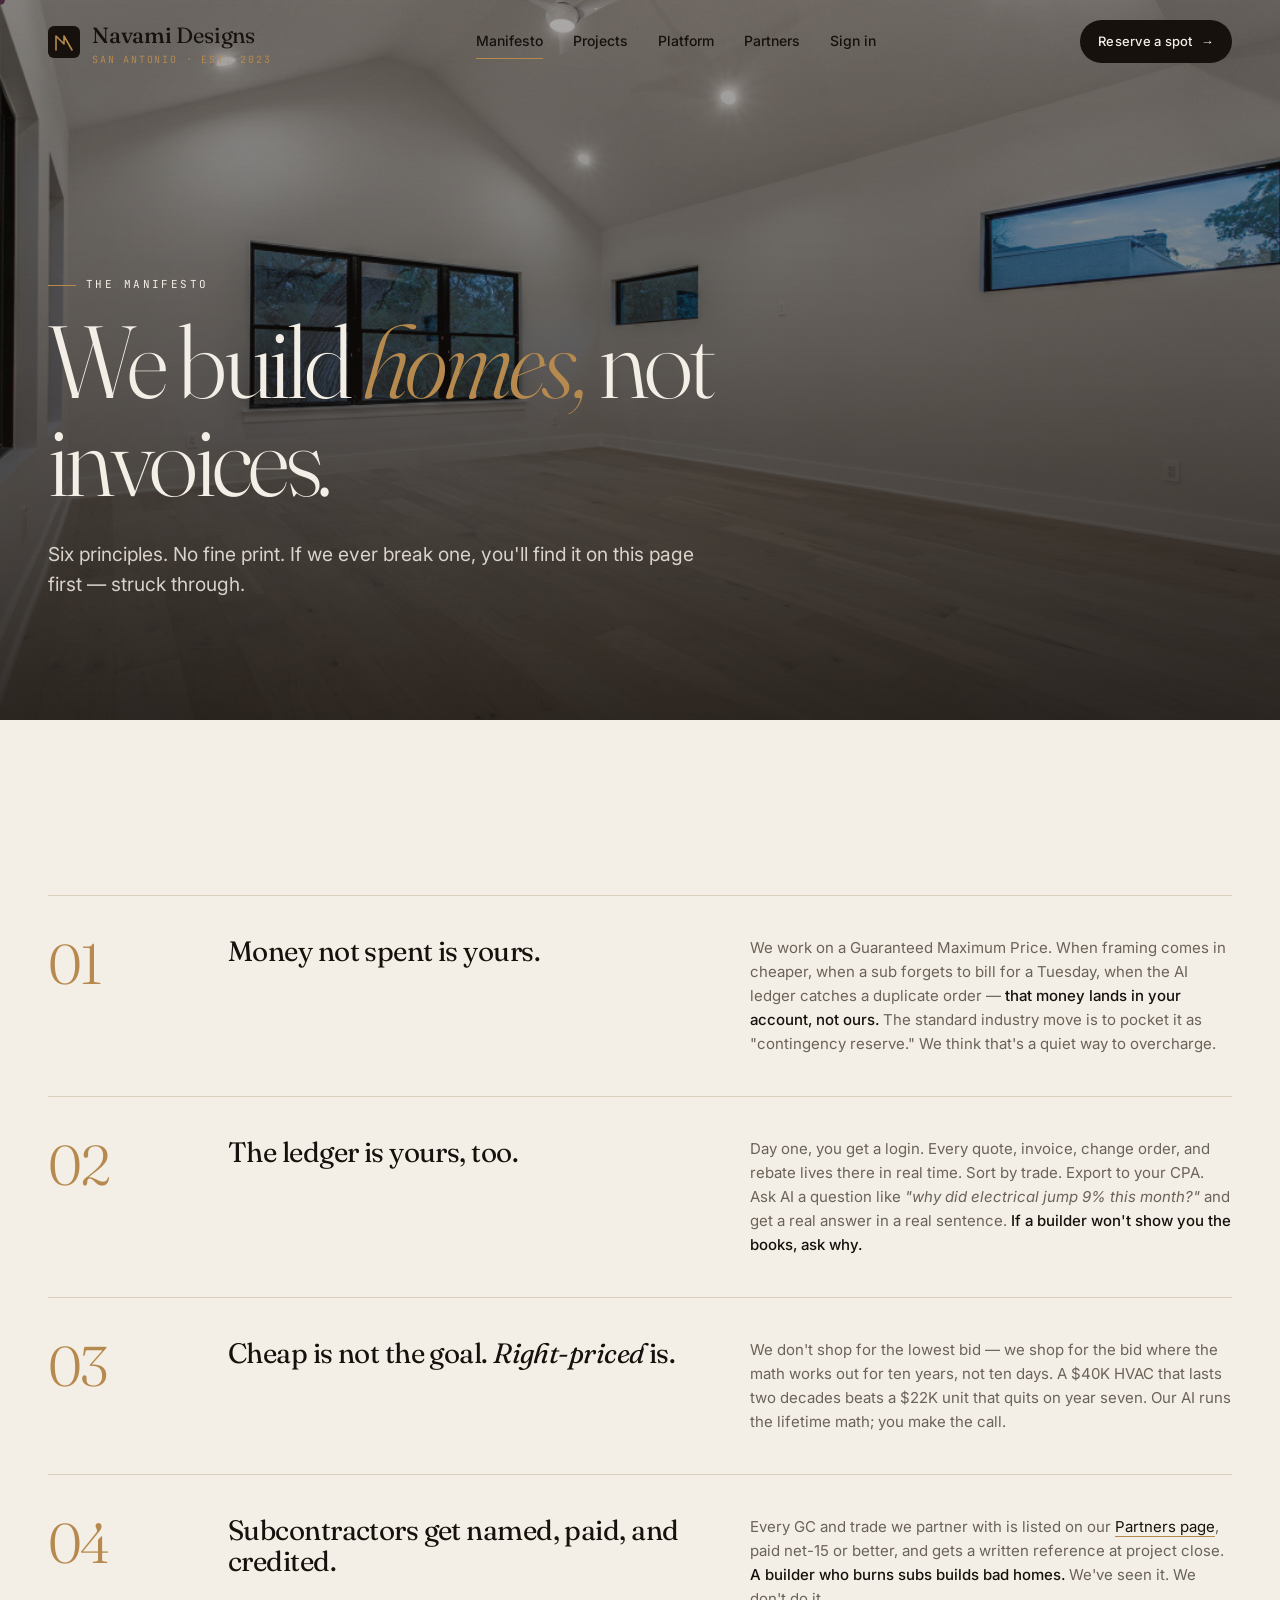
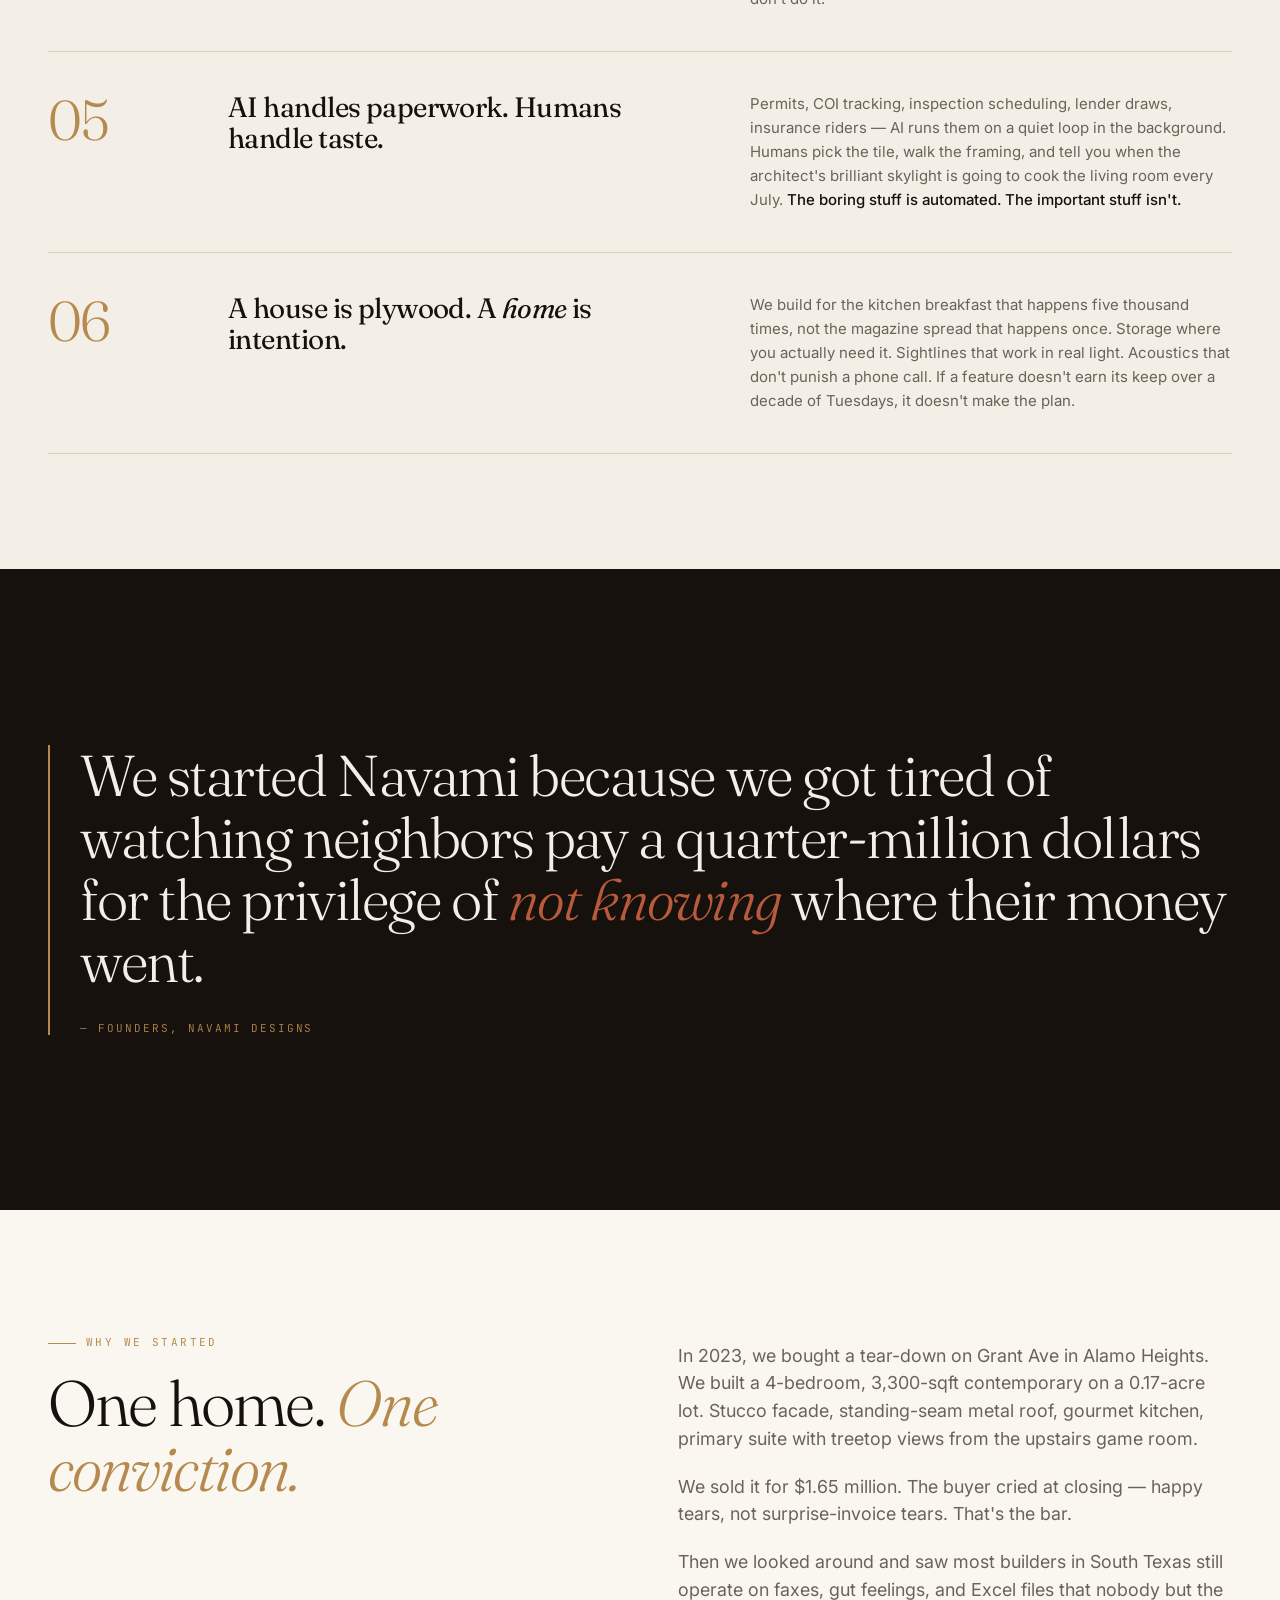
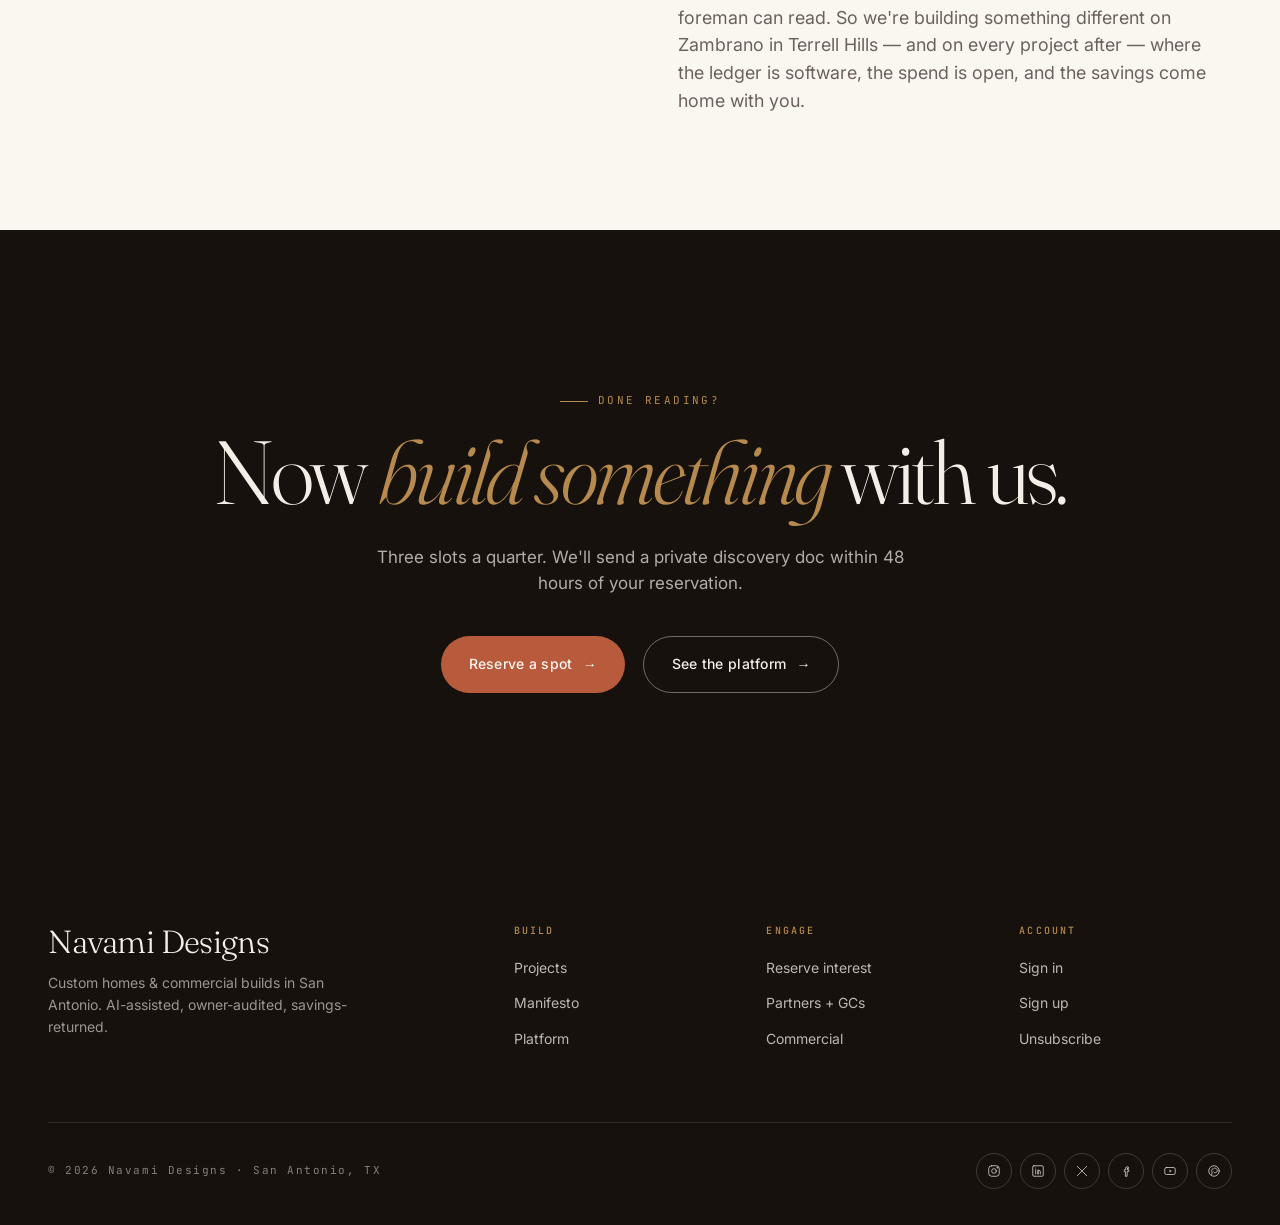
==== manifesto.html @ c39e91a6 "Initial commit: Navami Designs marketing site Custom-home builder site for thenavami.com — independe" ====
<!DOCTYPE html>
<html lang="en">
<head>
  <meta charset="UTF-8" />
  <meta name="viewport" content="width=device-width, initial-scale=1.0" />
  <title>Manifesto — Navami Designs</title>
  <meta name="description" content="A house is plywood. A home is intention. The Navami Designs manifesto: transparent budgets, AI-audited spend, money not spent is your savings." />
  <meta name="theme-color" content="#16110D" />
  <link rel="preconnect" href="https://fonts.googleapis.com" />
  <link rel="preconnect" href="https://fonts.gstatic.com" crossorigin />
  <link rel="stylesheet" href="https://fonts.googleapis.com/css2?family=Fraunces:opsz,wght@9..144,300;9..144,400;9..144,500&family=Inter:wght@400;500;600&family=JetBrains+Mono:wght@400;500&display=swap" />
  <link rel="stylesheet" href="styles.css" />
  <link rel="icon" type="image/svg+xml" href="data:image/svg+xml,%3Csvg xmlns='http://www.w3.org/2000/svg' viewBox='0 0 32 32'%3E%3Crect width='32' height='32' rx='6' fill='%2316110D'/%3E%3Cpath d='M8 24V10l8 8V10l8 14' stroke='%23B68A4E' stroke-width='1.6' fill='none' stroke-linecap='round' stroke-linejoin='round'/%3E%3C/svg%3E" />
</head>
<body>

  <header class="nav">
    <div class="container nav__inner">
      <a href="/" class="nav__brand"><span class="nav__mark"><svg width="32" height="32" viewBox="0 0 32 32" fill="none"><rect width="32" height="32" rx="6" fill="#16110D"/><path d="M8 24V10l8 8V10l8 14" stroke="#B68A4E" stroke-width="1.6" stroke-linecap="round" stroke-linejoin="round"/></svg></span><span><b>Navami</b> Designs<small>San Antonio · est. 2023</small></span></a>
      <nav class="nav__links">
        <a href="/manifesto.html" aria-current="page">Manifesto</a>
        <a href="/projects.html">Projects</a>
        <a href="/platform.html">Platform</a>
        <a href="/partners.html">Partners</a>
        <a href="/signin.html">Sign in</a>
      </nav>
      <a href="/signup.html" class="nav__cta">Reserve a spot</a>
      <button class="nav__toggle"><span></span></button>
    </div>
  </header>

  <!-- HERO -->
  <section class="hero" style="min-height:80vh">
    <div class="hero__bg" style="background-image:url('assets/twilight-detail.jpg')"></div>
    <div class="container hero__inner">
      <div class="eyebrow hero__eyebrow" data-reveal>The manifesto</div>
      <h1 class="display hero__display" data-reveal data-reveal-delay="1" style="max-width:14ch">
        We build <em>homes,</em> not invoices.
      </h1>
      <p class="hero__lede" data-reveal data-reveal-delay="2" style="max-width:54ch">
        Six principles. No fine print. If we ever break one, you'll find it on this page first — struck through.
      </p>
    </div>
  </section>

  <!-- PRINCIPLES -->
  <section class="section section--bone">
    <div class="container">
      <div class="process">

        <div class="process__row" data-reveal>
          <div class="process__num">01</div>
          <div>
            <h3 class="process__title">Money not spent is yours.</h3>
          </div>
          <div class="process__body">
            We work on a Guaranteed Maximum Price. When framing comes in cheaper, when a sub forgets to bill for a Tuesday, when the AI ledger catches a duplicate order — <strong>that money lands in your account, not ours.</strong> The standard industry move is to pocket it as "contingency reserve." We think that's a quiet way to overcharge.
          </div>
        </div>

        <div class="process__row" data-reveal>
          <div class="process__num">02</div>
          <div>
            <h3 class="process__title">The ledger is yours, too.</h3>
          </div>
          <div class="process__body">
            Day one, you get a login. Every quote, invoice, change order, and rebate lives there in real time. Sort by trade. Export to your CPA. Ask AI a question like <em>"why did electrical jump 9% this month?"</em> and get a real answer in a real sentence. <strong>If a builder won't show you the books, ask why.</strong>
          </div>
        </div>

        <div class="process__row" data-reveal>
          <div class="process__num">03</div>
          <div>
            <h3 class="process__title">Cheap is not the goal. <em>Right-priced</em> is.</h3>
          </div>
          <div class="process__body">
            We don't shop for the lowest bid — we shop for the bid where the math works out for ten years, not ten days. A $40K HVAC that lasts two decades beats a $22K unit that quits on year seven. Our AI runs the lifetime math; you make the call.
          </div>
        </div>

        <div class="process__row" data-reveal>
          <div class="process__num">04</div>
          <div>
            <h3 class="process__title">Subcontractors get named, paid, and credited.</h3>
          </div>
          <div class="process__body">
            Every GC and trade we partner with is listed on our <a href="/partners.html" style="color:var(--ink);border-bottom:1px solid var(--brass)">Partners page</a>, paid net-15 or better, and gets a written reference at project close. <strong>A builder who burns subs builds bad homes.</strong> We've seen it. We don't do it.
          </div>
        </div>

        <div class="process__row" data-reveal>
          <div class="process__num">05</div>
          <div>
            <h3 class="process__title">AI handles paperwork. Humans handle taste.</h3>
          </div>
          <div class="process__body">
            Permits, COI tracking, inspection scheduling, lender draws, insurance riders — AI runs them on a quiet loop in the background. Humans pick the tile, walk the framing, and tell you when the architect's brilliant skylight is going to cook the living room every July. <strong>The boring stuff is automated. The important stuff isn't.</strong>
          </div>
        </div>

        <div class="process__row" data-reveal>
          <div class="process__num">06</div>
          <div>
            <h3 class="process__title">A house is plywood. A <em>home</em> is intention.</h3>
          </div>
          <div class="process__body">
            We build for the kitchen breakfast that happens five thousand times, not the magazine spread that happens once. Storage where you actually need it. Sightlines that work in real light. Acoustics that don't punish a phone call. If a feature doesn't earn its keep over a decade of Tuesdays, it doesn't make the plan.
          </div>
        </div>

      </div>
    </div>
  </section>

  <!-- PULL QUOTE -->
  <section class="section section--dark">
    <div class="container" style="display:grid;place-items:center">
      <blockquote class="pull-quote" data-reveal style="color:var(--bone);max-width:38ch;text-align:left;font-size:clamp(32px,4.5vw,60px);font-weight:300">
        We started Navami because we got tired of watching neighbors pay a quarter-million dollars for the privilege of <em>not knowing</em> where their money went.
        <span style="display:block;margin-top:30px;font-family:var(--mono);font-size:11px;letter-spacing:0.18em;color:var(--brass);font-style:normal;text-transform:uppercase">— Founders, Navami Designs</span>
      </blockquote>
    </div>
  </section>

  <!-- FOUNDER STORY -->
  <section class="section section--paper">
    <div class="container">
      <div class="two-col">
        <div data-reveal>
          <div class="eyebrow">Why we started</div>
          <h2 class="headline">One home. <em class="serif-em">One conviction.</em></h2>
        </div>
        <div class="two-col__right" data-reveal data-reveal-delay="1">
          <p class="lede" style="margin-bottom:20px">In 2023, we bought a tear-down on Grant Ave in Alamo Heights. We built a 4-bedroom, 3,300-sqft contemporary on a 0.17-acre lot. Stucco facade, standing-seam metal roof, gourmet kitchen, primary suite with treetop views from the upstairs game room.</p>
          <p class="lede" style="margin-bottom:20px">We sold it for $1.65 million. The buyer cried at closing — happy tears, not surprise-invoice tears. That's the bar.</p>
          <p class="lede">Then we looked around and saw most builders in South Texas still operate on faxes, gut feelings, and Excel files that nobody but the foreman can read. So we're building something different on Zambrano in Terrell Hills — and on every project after — where the ledger is software, the spend is open, and the savings come home with you.</p>
        </div>
      </div>
    </div>
  </section>

  <!-- FINAL CTA -->
  <section class="final-cta">
    <div data-reveal>
      <div class="eyebrow" style="color:var(--brass);justify-content:center;display:inline-flex">Done reading?</div>
      <h2>Now <em>build something</em> with us.</h2>
      <p>Three slots a quarter. We'll send a private discovery doc within 48 hours of your reservation.</p>
      <div class="flex gap-md" style="justify-content:center;flex-wrap:wrap">
        <a href="/signup.html" class="btn btn--clay">Reserve a spot</a>
        <a href="/platform.html" class="btn btn--bone-ghost">See the platform</a>
      </div>
    </div>
  </section>

  <!-- FOOTER -->
  <footer class="footer">
    <div class="container">
      <div class="footer__top">
        <div>
          <div class="footer__brand">Navami Designs</div>
          <p class="footer__tagline">Custom homes &amp; commercial builds in San Antonio. AI-assisted, owner-audited, savings-returned.</p>
        </div>
        <div class="footer__col"><h4>Build</h4><ul><li><a href="/projects.html">Projects</a></li><li><a href="/manifesto.html">Manifesto</a></li><li><a href="/platform.html">Platform</a></li></ul></div>
        <div class="footer__col"><h4>Engage</h4><ul><li><a href="/signup.html">Reserve interest</a></li><li><a href="/partners.html">Partners + GCs</a></li><li><a href="/partners.html#commercial">Commercial</a></li></ul></div>
        <div class="footer__col"><h4>Account</h4><ul><li><a href="/signin.html">Sign in</a></li><li><a href="/signup.html">Sign up</a></li><li><a href="/unsubscribe.html">Unsubscribe</a></li></ul></div>
      </div>
      <div class="footer__bottom">
        <span>© <span data-year>2026</span> Navami Designs · San Antonio, TX</span>
        <div class="footer__social">
          <a href="https://instagram.com/thenavami" target="_blank" rel="noopener" aria-label="Instagram"><svg class="icon icon--sm" viewBox="0 0 24 24"><rect x="3" y="3" width="18" height="18" rx="5"/><circle cx="12" cy="12" r="4"/><circle cx="17.5" cy="6.5" r="0.6" fill="currentColor"/></svg></a>
          <a href="https://linkedin.com/company/thenavami" target="_blank" rel="noopener" aria-label="LinkedIn"><svg class="icon icon--sm" viewBox="0 0 24 24"><rect x="3" y="3" width="18" height="18" rx="2"/><path d="M8 10v7M8 7v.01M12 17v-4a2 2 0 014 0v4M12 17v-7"/></svg></a>
          <a href="https://x.com/thenavami" target="_blank" rel="noopener" aria-label="X"><svg class="icon icon--sm" viewBox="0 0 24 24"><path d="M4 4l16 16M20 4L4 20"/></svg></a>
          <a href="https://facebook.com/thenavami" target="_blank" rel="noopener" aria-label="Facebook"><svg class="icon icon--sm" viewBox="0 0 24 24"><path d="M14 8h2V5h-2a3 3 0 00-3 3v2H9v3h2v8h3v-8h2.5l.5-3H14V9a1 1 0 011-1"/></svg></a>
          <a href="https://youtube.com/@thenavami" target="_blank" rel="noopener" aria-label="YouTube"><svg class="icon icon--sm" viewBox="0 0 24 24"><rect x="3" y="6" width="18" height="12" rx="3"/><path d="M11 9.5l4 2.5-4 2.5z" fill="currentColor" stroke="none"/></svg></a>
          <a href="https://pinterest.com/thenavami" target="_blank" rel="noopener" aria-label="Pinterest"><svg class="icon icon--sm" viewBox="0 0 24 24"><circle cx="12" cy="12" r="9"/><path d="M11 8c-2 0-3 1.5-3 3.5 0 1 .5 2 1 2.5l-1 4M11.5 14c.5.5 1.5 1 2.5 1 2 0 3.5-1.5 3.5-4S15.5 7 13 7"/></svg></a>
        </div>
      </div>
    </div>
  </footer>

  <script src="script.js" defer></script>
</body>
</html>
---- styles.css ----
/* =========================================================
   NAVAMI DESIGNS — design system
   Editorial luxury × tech-credible. Serif + sans, bone + brass.
   ========================================================= */

:root {
  /* color */
  --ink: #16110D;
  --ink-soft: #2A211B;
  --bone: #F4EFE6;
  --paper: #FAF7F1;
  --smoke: #E8E0D2;
  --line: #D9CFBC;
  --brass: #B68A4E;
  --brass-dark: #8E6A35;
  --clay: #B85A3C;
  --clay-dark: #8E4128;
  --sage: #5F7561;
  --slate: #6B6259;
  --white: #FFFFFF;

  /* type */
  --serif: 'Fraunces', 'Times New Roman', Georgia, serif;
  --sans: 'Inter', -apple-system, BlinkMacSystemFont, 'Segoe UI', system-ui, sans-serif;
  --mono: 'JetBrains Mono', 'SF Mono', 'Menlo', monospace;

  /* layout */
  --container: 1280px;
  --gutter: clamp(20px, 4vw, 48px);
  --radius-sm: 6px;
  --radius: 12px;
  --radius-lg: 24px;

  /* motion */
  --ease: cubic-bezier(.2,.7,.2,1);
  --t-fast: 180ms var(--ease);
  --t: 320ms var(--ease);
  --t-slow: 600ms var(--ease);
}

/* =========================================================
   RESET
   ========================================================= */
*, *::before, *::after { box-sizing: border-box; }
html { -webkit-text-size-adjust: 100%; scroll-behavior: smooth; }
body {
  margin: 0;
  font-family: var(--sans);
  font-size: 16px;
  line-height: 1.6;
  color: var(--ink);
  background: var(--paper);
  -webkit-font-smoothing: antialiased;
  -moz-osx-font-smoothing: grayscale;
  overflow-x: hidden;
}
img, svg, video { display: block; max-width: 100%; height: auto; }
button { font: inherit; cursor: pointer; border: 0; background: none; color: inherit; }
a { color: inherit; text-decoration: none; transition: color var(--t-fast); }
input, textarea, select { font: inherit; color: inherit; }
h1, h2, h3, h4, h5, h6 { margin: 0; font-family: var(--serif); font-weight: 400; letter-spacing: -0.02em; line-height: 1.05; }
p { margin: 0; }
ul, ol { margin: 0; padding: 0; list-style: none; }

::selection { background: var(--brass); color: var(--paper); }

/* =========================================================
   LAYOUT
   ========================================================= */
.container { width: 100%; max-width: var(--container); margin: 0 auto; padding: 0 var(--gutter); }
.section { padding: clamp(60px, 9vw, 130px) 0; position: relative; }
.section--dark { background: var(--ink); color: var(--bone); }
.section--bone { background: var(--bone); }
.section--paper { background: var(--paper); }
.section--clay { background: var(--clay); color: var(--paper); }

/* Eyebrow + heading pattern */
.eyebrow {
  display: inline-flex;
  align-items: center;
  gap: 10px;
  font-family: var(--mono);
  font-size: 11px;
  letter-spacing: 0.22em;
  text-transform: uppercase;
  color: var(--brass);
  margin-bottom: 18px;
}
.eyebrow::before {
  content: '';
  width: 28px;
  height: 1px;
  background: currentColor;
}
.section--dark .eyebrow { color: var(--brass); }

h1.display, .display {
  font-size: clamp(46px, 8vw, 112px);
  line-height: 0.96;
  letter-spacing: -0.035em;
  font-weight: 300;
}
h2.headline, .headline {
  font-size: clamp(34px, 5vw, 68px);
  line-height: 1.02;
  letter-spacing: -0.028em;
  font-weight: 300;
}
h3.title { font-size: clamp(22px, 2.4vw, 32px); line-height: 1.12; letter-spacing: -0.02em; }
.lede {
  font-size: clamp(17px, 1.4vw, 21px);
  line-height: 1.55;
  color: var(--slate);
  max-width: 60ch;
}
.section--dark .lede { color: #B5ACA0; }
em.serif-em { font-family: var(--serif); font-style: italic; font-weight: 300; color: var(--brass); }
em.clay { font-family: var(--serif); font-style: italic; color: var(--clay); }

/* =========================================================
   NAV
   ========================================================= */
.nav {
  position: fixed;
  inset: 0 0 auto 0;
  z-index: 100;
  padding: 18px 0;
  transition: background var(--t), backdrop-filter var(--t), border-color var(--t);
  border-bottom: 1px solid transparent;
}
.nav.is-scrolled {
  background: rgba(250, 247, 241, 0.86);
  backdrop-filter: saturate(140%) blur(14px);
  -webkit-backdrop-filter: saturate(140%) blur(14px);
  border-bottom-color: var(--line);
}
.nav__inner {
  display: flex;
  align-items: center;
  justify-content: space-between;
  gap: 24px;
}
.nav__brand {
  display: flex;
  align-items: center;
  gap: 12px;
  font-family: var(--serif);
  font-size: 22px;
  font-weight: 400;
  letter-spacing: -0.01em;
}
.nav__mark {
  width: 32px;
  height: 32px;
  display: grid;
  place-items: center;
  flex: 0 0 32px;
}
.nav__brand b { font-weight: 500; }
.nav__brand small {
  font-family: var(--mono);
  font-size: 10px;
  letter-spacing: 0.18em;
  text-transform: uppercase;
  color: var(--brass);
  display: block;
  line-height: 1;
  margin-top: 2px;
}
.nav__links {
  display: flex;
  gap: 30px;
  align-items: center;
}
.nav__links a {
  font-size: 14px;
  font-weight: 500;
  color: var(--ink);
  position: relative;
  padding: 6px 0;
}
.nav__links a::after {
  content: '';
  position: absolute;
  inset: auto 0 0 0;
  height: 1px;
  background: var(--brass);
  transform: scaleX(0);
  transform-origin: left;
  transition: transform var(--t);
}
.nav__links a:hover::after, .nav__links a[aria-current]::after { transform: scaleX(1); }
.nav__cta {
  display: inline-flex;
  align-items: center;
  gap: 8px;
  background: var(--ink);
  color: var(--bone);
  padding: 11px 18px;
  border-radius: 999px;
  font-size: 13px;
  font-weight: 500;
  letter-spacing: 0.02em;
  transition: background var(--t-fast), transform var(--t-fast);
}
.nav__cta:hover { background: var(--clay); transform: translateY(-1px); }
.nav__cta::after { content: '→'; font-family: var(--serif); }

.nav__toggle { display: none; }
@media (max-width: 880px) {
  .nav__links { display: none; }
  .nav__toggle {
    display: grid;
    place-items: center;
    width: 40px; height: 40px;
    border-radius: 999px;
    border: 1px solid var(--line);
  }
  .nav__toggle span, .nav__toggle span::before, .nav__toggle span::after {
    display: block;
    width: 16px; height: 1.5px;
    background: var(--ink);
    position: relative;
  }
  .nav__toggle span::before, .nav__toggle span::after {
    content: ''; position: absolute; left: 0;
  }
  .nav__toggle span::before { top: -5px; }
  .nav__toggle span::after { top: 5px; }
  .nav.is-open .nav__links {
    display: flex;
    position: fixed;
    inset: 70px 0 0 0;
    flex-direction: column;
    background: var(--paper);
    padding: 40px var(--gutter);
    gap: 24px;
    align-items: flex-start;
    border-top: 1px solid var(--line);
  }
  .nav.is-open .nav__links a { font-size: 22px; font-family: var(--serif); }
}

/* =========================================================
   BUTTONS
   ========================================================= */
.btn {
  display: inline-flex;
  align-items: center;
  gap: 10px;
  padding: 16px 28px;
  border-radius: 999px;
  font-size: 14px;
  font-weight: 500;
  letter-spacing: 0.02em;
  transition: transform var(--t-fast), background var(--t-fast), color var(--t-fast), box-shadow var(--t);
  white-space: nowrap;
}
.btn--primary { background: var(--ink); color: var(--bone); }
.btn--primary:hover { background: var(--clay); transform: translateY(-2px); box-shadow: 0 14px 30px -14px rgba(184, 90, 60, 0.55); }
.btn--clay { background: var(--clay); color: var(--paper); }
.btn--clay:hover { background: var(--clay-dark); transform: translateY(-2px); box-shadow: 0 14px 30px -14px rgba(184, 90, 60, 0.55); }
.btn--brass { background: var(--brass); color: var(--ink); }
.btn--brass:hover { background: var(--brass-dark); color: var(--paper); transform: translateY(-2px); }
.btn--ghost { background: transparent; color: var(--ink); border: 1px solid var(--ink); }
.btn--ghost:hover { background: var(--ink); color: var(--bone); }
.btn--bone-ghost { background: transparent; color: var(--bone); border: 1px solid rgba(244, 239, 230, 0.4); }
.btn--bone-ghost:hover { background: var(--bone); color: var(--ink); }
.btn::after { content: '→'; font-family: var(--serif); font-style: italic; transition: transform var(--t-fast); }
.btn:hover::after { transform: translateX(3px); }
.btn--no-arrow::after { content: ''; }

/* =========================================================
   HERO
   ========================================================= */
.hero {
  position: relative;
  min-height: 100vh;
  display: flex;
  align-items: flex-end;
  padding: 140px 0 80px;
  overflow: hidden;
  color: var(--bone);
}
.hero__bg {
  position: absolute;
  inset: 0;
  z-index: 0;
  background-size: cover;
  background-position: center;
  transform: scale(1.05);
  transition: transform 8s ease-out;
}
.hero.is-loaded .hero__bg { transform: scale(1); }
.hero::before {
  content: '';
  position: absolute;
  inset: 0;
  z-index: 1;
  background: linear-gradient(180deg, rgba(22, 17, 13, 0.35) 0%, rgba(22, 17, 13, 0.55) 50%, rgba(22, 17, 13, 0.85) 100%);
}
.hero__inner { position: relative; z-index: 2; width: 100%; }
.hero__eyebrow { color: var(--bone); opacity: 0.85; }
.hero__eyebrow::before { background: var(--brass); }
.hero__display {
  max-width: 16ch;
  margin: 0 0 30px;
  color: var(--bone);
}
.hero__display em { font-style: italic; color: var(--brass); font-weight: 300; }
.hero__lede {
  max-width: 56ch;
  color: rgba(244, 239, 230, 0.85);
  font-size: clamp(17px, 1.5vw, 22px);
  margin-bottom: 40px;
}
.hero__cta { display: flex; gap: 14px; flex-wrap: wrap; }
.hero__meta {
  position: absolute;
  bottom: 30px;
  right: var(--gutter);
  z-index: 2;
  font-family: var(--mono);
  font-size: 11px;
  letter-spacing: 0.18em;
  text-transform: uppercase;
  color: var(--bone);
  opacity: 0.6;
  display: flex;
  flex-direction: column;
  align-items: flex-end;
  gap: 4px;
}
.hero__meta b { font-weight: 400; color: var(--brass); }
.hero__scroll {
  position: absolute;
  left: var(--gutter);
  bottom: 30px;
  z-index: 2;
  font-family: var(--mono);
  font-size: 10px;
  letter-spacing: 0.22em;
  text-transform: uppercase;
  color: var(--bone);
  opacity: 0.7;
  display: flex;
  align-items: center;
  gap: 10px;
}
.hero__scroll::before {
  content: '';
  width: 1px;
  height: 36px;
  background: var(--bone);
  animation: scroll-line 2.2s infinite;
  transform-origin: top;
}
@keyframes scroll-line {
  0% { transform: scaleY(0); transform-origin: top; }
  50% { transform: scaleY(1); transform-origin: top; }
  51% { transform: scaleY(1); transform-origin: bottom; }
  100% { transform: scaleY(0); transform-origin: bottom; }
}

/* =========================================================
   MANIFESTO STRIP
   ========================================================= */
.manifesto-strip {
  padding: clamp(80px, 12vw, 160px) 0;
  background: var(--bone);
  position: relative;
}
.manifesto-strip__quote {
  font-family: var(--serif);
  font-size: clamp(36px, 6vw, 92px);
  line-height: 1;
  letter-spacing: -0.035em;
  font-weight: 300;
  max-width: 18ch;
}
.manifesto-strip__quote em { font-style: italic; color: var(--clay); }
.manifesto-strip__sig {
  margin-top: 50px;
  display: flex;
  align-items: center;
  gap: 14px;
  font-family: var(--mono);
  font-size: 11px;
  letter-spacing: 0.2em;
  text-transform: uppercase;
  color: var(--slate);
}
.manifesto-strip__sig::before {
  content: '';
  width: 40px;
  height: 1px;
  background: var(--brass);
}

/* =========================================================
   STATS
   ========================================================= */
.stats {
  display: grid;
  grid-template-columns: repeat(auto-fit, minmax(220px, 1fr));
  gap: 1px;
  background: var(--line);
  border-block: 1px solid var(--line);
  margin-top: 80px;
}
.stat { background: var(--bone); padding: 40px 32px; }
.stat__num {
  font-family: var(--serif);
  font-size: clamp(40px, 5vw, 64px);
  line-height: 1;
  letter-spacing: -0.03em;
  color: var(--ink);
  font-weight: 300;
}
.stat__num em { font-style: italic; color: var(--brass); }
.stat__label {
  margin-top: 12px;
  font-family: var(--mono);
  font-size: 10px;
  letter-spacing: 0.18em;
  text-transform: uppercase;
  color: var(--slate);
}

/* =========================================================
   PROJECTS GRID
   ========================================================= */
.projects-grid {
  display: grid;
  grid-template-columns: repeat(12, 1fr);
  gap: 24px;
  margin-top: 60px;
}
.project-card {
  position: relative;
  overflow: hidden;
  border-radius: var(--radius);
  background: var(--ink);
  color: var(--bone);
  isolation: isolate;
  aspect-ratio: 4/5;
  display: flex;
  align-items: flex-end;
  cursor: pointer;
}
.project-card--lead { grid-column: span 7; aspect-ratio: 4/3; }
.project-card--side { grid-column: span 5; }
.project-card__img {
  position: absolute;
  inset: 0;
  background-size: cover;
  background-position: center;
  transition: transform 1.1s var(--ease);
  z-index: 0;
}
.project-card:hover .project-card__img { transform: scale(1.06); }
.project-card::before {
  content: '';
  position: absolute;
  inset: 0;
  z-index: 1;
  background: linear-gradient(180deg, transparent 40%, rgba(22, 17, 13, 0.85) 100%);
}
.project-card__body { position: relative; z-index: 2; padding: 32px; width: 100%; }
.project-card__status {
  display: inline-flex;
  align-items: center;
  gap: 8px;
  font-family: var(--mono);
  font-size: 10px;
  letter-spacing: 0.2em;
  text-transform: uppercase;
  padding: 6px 10px;
  border-radius: 999px;
  background: rgba(244, 239, 230, 0.12);
  border: 1px solid rgba(244, 239, 230, 0.2);
  margin-bottom: 16px;
  backdrop-filter: blur(6px);
}
.project-card__status.is-sold { background: var(--brass); color: var(--ink); border-color: var(--brass); }
.project-card__status.is-active { background: var(--clay); color: var(--paper); border-color: var(--clay); }
.project-card__status::before { content: ''; width: 6px; height: 6px; border-radius: 999px; background: currentColor; }
.project-card__title {
  font-family: var(--serif);
  font-size: clamp(24px, 2.6vw, 38px);
  letter-spacing: -0.02em;
  line-height: 1.05;
}
.project-card__meta {
  margin-top: 10px;
  font-family: var(--mono);
  font-size: 11px;
  letter-spacing: 0.14em;
  text-transform: uppercase;
  color: rgba(244, 239, 230, 0.7);
  display: flex;
  gap: 18px;
  flex-wrap: wrap;
}

@media (max-width: 880px) {
  .project-card--lead, .project-card--side { grid-column: span 12; aspect-ratio: 4/5; }
}

/* =========================================================
   PLATFORM GRID (feature cards)
   ========================================================= */
.platform {
  display: grid;
  grid-template-columns: repeat(auto-fit, minmax(280px, 1fr));
  gap: 1px;
  background: rgba(244, 239, 230, 0.1);
  margin-top: 60px;
  border: 1px solid rgba(244, 239, 230, 0.1);
}
.platform__card {
  padding: 36px 32px;
  background: var(--ink);
  position: relative;
  transition: background var(--t);
}
.platform__card:hover { background: var(--ink-soft); }
.platform__icon {
  width: 44px;
  height: 44px;
  display: grid;
  place-items: center;
  border-radius: 12px;
  background: rgba(182, 138, 78, 0.15);
  color: var(--brass);
  margin-bottom: 22px;
}
.platform__title {
  font-family: var(--serif);
  font-size: 22px;
  letter-spacing: -0.015em;
  color: var(--bone);
  margin-bottom: 10px;
}
.platform__body {
  font-size: 15px;
  color: rgba(244, 239, 230, 0.72);
  line-height: 1.55;
}
.platform__num {
  position: absolute;
  top: 24px;
  right: 28px;
  font-family: var(--mono);
  font-size: 10px;
  letter-spacing: 0.2em;
  color: var(--brass);
}

/* =========================================================
   BUDGET TIERS
   ========================================================= */
.tiers {
  display: grid;
  grid-template-columns: repeat(auto-fit, minmax(280px, 1fr));
  gap: 20px;
  margin-top: 60px;
}
.tier {
  background: var(--paper);
  border: 1px solid var(--line);
  border-radius: var(--radius-lg);
  padding: 36px 32px;
  position: relative;
  transition: transform var(--t), box-shadow var(--t), border-color var(--t);
}
.tier:hover { transform: translateY(-4px); border-color: var(--brass); box-shadow: 0 30px 60px -30px rgba(22, 17, 13, 0.2); }
.tier.is-featured { background: var(--ink); color: var(--bone); border-color: var(--ink); }
.tier.is-featured .tier__label { color: var(--brass); }
.tier.is-featured .tier__price { color: var(--bone); }
.tier.is-featured .tier__price small { color: rgba(244, 239, 230, 0.6); }
.tier.is-featured ul li { color: rgba(244, 239, 230, 0.85); border-color: rgba(244, 239, 230, 0.12); }
.tier.is-featured ul li::before { color: var(--brass); }
.tier__flag {
  position: absolute;
  top: -12px;
  left: 32px;
  background: var(--clay);
  color: var(--paper);
  padding: 5px 12px;
  border-radius: 999px;
  font-family: var(--mono);
  font-size: 10px;
  letter-spacing: 0.18em;
  text-transform: uppercase;
}
.tier__label {
  font-family: var(--mono);
  font-size: 10px;
  letter-spacing: 0.22em;
  text-transform: uppercase;
  color: var(--brass);
  margin-bottom: 14px;
}
.tier__price {
  font-family: var(--serif);
  font-size: 44px;
  letter-spacing: -0.03em;
  line-height: 1;
  font-weight: 300;
  color: var(--ink);
}
.tier__price small {
  display: block;
  margin-top: 6px;
  font-family: var(--sans);
  font-size: 13px;
  color: var(--slate);
  letter-spacing: 0;
}
.tier ul { margin-top: 24px; padding-top: 22px; border-top: 1px solid var(--line); }
.tier.is-featured ul { border-top-color: rgba(244, 239, 230, 0.15); }
.tier ul li {
  padding: 10px 0 10px 22px;
  border-bottom: 1px solid var(--smoke);
  font-size: 14px;
  color: var(--ink-soft);
  position: relative;
}
.tier ul li:last-child { border-bottom: 0; }
.tier ul li::before {
  content: '✓';
  position: absolute;
  left: 0;
  color: var(--brass);
  font-weight: 600;
}

/* =========================================================
   FEATURE LIST
   ========================================================= */
.feature-list {
  display: grid;
  grid-template-columns: repeat(auto-fit, minmax(260px, 1fr));
  gap: 1px;
  background: var(--line);
  margin-top: 60px;
  border-block: 1px solid var(--line);
}
.feature {
  background: var(--paper);
  padding: 36px 32px;
}
.feature__num {
  font-family: var(--mono);
  font-size: 11px;
  letter-spacing: 0.22em;
  color: var(--brass);
  margin-bottom: 18px;
}
.feature__title {
  font-family: var(--serif);
  font-size: 24px;
  letter-spacing: -0.02em;
  line-height: 1.1;
  margin-bottom: 10px;
}
.feature__body { font-size: 14.5px; color: var(--slate); line-height: 1.6; }

/* =========================================================
   GALLERY
   ========================================================= */
.gallery {
  display: grid;
  grid-template-columns: repeat(12, 1fr);
  gap: 16px;
  margin-top: 50px;
}
.gallery__item { overflow: hidden; border-radius: var(--radius); aspect-ratio: 4/3; }
.gallery__item img { width: 100%; height: 100%; object-fit: cover; transition: transform 1s var(--ease); }
.gallery__item:hover img { transform: scale(1.05); }
.gallery__item.tall { grid-column: span 4; aspect-ratio: 3/4; }
.gallery__item.wide { grid-column: span 8; aspect-ratio: 16/9; }
.gallery__item.med { grid-column: span 6; aspect-ratio: 4/3; }
.gallery__item.sm { grid-column: span 3; aspect-ratio: 1; }
@media (max-width: 880px) {
  .gallery__item.tall, .gallery__item.wide, .gallery__item.med { grid-column: span 12; }
  .gallery__item.sm { grid-column: span 6; }
}

/* =========================================================
   PROCESS / TIMELINE
   ========================================================= */
.process {
  display: grid;
  gap: 0;
  margin-top: 60px;
}
.process__row {
  display: grid;
  grid-template-columns: 140px 1fr 1fr;
  gap: 40px;
  padding: 40px 0;
  border-top: 1px solid var(--line);
  align-items: start;
}
.process__row:last-child { border-bottom: 1px solid var(--line); }
.process__num {
  font-family: var(--serif);
  font-size: 56px;
  line-height: 1;
  letter-spacing: -0.03em;
  color: var(--brass);
  font-weight: 300;
}
.process__title { font-family: var(--serif); font-size: 28px; letter-spacing: -0.02em; line-height: 1.1; }
.process__body { color: var(--slate); font-size: 15px; line-height: 1.6; }
.process__body strong { color: var(--ink); font-weight: 500; }
@media (max-width: 720px) {
  .process__row { grid-template-columns: 1fr; gap: 14px; padding: 30px 0; }
  .process__num { font-size: 40px; }
}

/* =========================================================
   FORMS
   ========================================================= */
.form { display: grid; gap: 18px; }
.form__row { display: grid; grid-template-columns: 1fr 1fr; gap: 16px; }
@media (max-width: 600px) { .form__row { grid-template-columns: 1fr; } }
.field { display: grid; gap: 6px; }
.field label {
  font-family: var(--mono);
  font-size: 10px;
  letter-spacing: 0.2em;
  text-transform: uppercase;
  color: var(--slate);
}
.field input, .field textarea, .field select {
  width: 100%;
  padding: 14px 16px;
  border: 1px solid var(--line);
  border-radius: var(--radius);
  background: var(--paper);
  font-family: var(--sans);
  font-size: 15px;
  color: var(--ink);
  transition: border-color var(--t-fast), background var(--t-fast);
}
.field input:focus, .field textarea:focus, .field select:focus {
  outline: none;
  border-color: var(--brass);
  background: var(--white);
}
.field--dark input, .field--dark textarea, .field--dark select {
  background: rgba(244, 239, 230, 0.06);
  border-color: rgba(244, 239, 230, 0.18);
  color: var(--bone);
}
.field--dark input:focus, .field--dark textarea:focus, .field--dark select:focus {
  border-color: var(--brass);
  background: rgba(244, 239, 230, 0.1);
}
.field--dark label { color: rgba(244, 239, 230, 0.6); }
.field__hint { font-size: 12px; color: var(--slate); }
.field--check { display: flex; gap: 10px; align-items: flex-start; }
.field--check input { width: 18px; height: 18px; accent-color: var(--brass); margin-top: 3px; }
.field--check label { text-transform: none; letter-spacing: 0; font-family: var(--sans); font-size: 13px; color: var(--slate); }

.budget-picker {
  display: grid;
  grid-template-columns: repeat(auto-fit, minmax(140px, 1fr));
  gap: 10px;
  margin-top: 6px;
}
.budget-picker input { position: absolute; opacity: 0; pointer-events: none; }
.budget-picker label {
  border: 1px solid var(--line);
  border-radius: var(--radius);
  padding: 14px 12px;
  text-align: center;
  cursor: pointer;
  transition: all var(--t-fast);
  font-family: var(--serif);
  font-size: 18px;
  letter-spacing: -0.01em;
  color: var(--ink);
  text-transform: none;
  font-weight: 400;
}
.budget-picker label small {
  display: block;
  font-family: var(--mono);
  font-size: 9px;
  letter-spacing: 0.18em;
  text-transform: uppercase;
  color: var(--slate);
  margin-top: 4px;
}
.budget-picker input:checked + label {
  background: var(--ink);
  color: var(--bone);
  border-color: var(--ink);
}
.budget-picker input:checked + label small { color: var(--brass); }

/* =========================================================
   AUTH (signup/signin centered)
   ========================================================= */
.auth-shell {
  min-height: 100vh;
  display: grid;
  grid-template-columns: 1fr 1fr;
  background: var(--bone);
}
.auth-shell__visual {
  background-size: cover;
  background-position: center;
  position: relative;
  min-height: 100vh;
}
.auth-shell__visual::before {
  content: '';
  position: absolute;
  inset: 0;
  background: linear-gradient(160deg, rgba(22, 17, 13, 0.3) 0%, rgba(22, 17, 13, 0.7) 100%);
}
.auth-shell__quote {
  position: absolute;
  inset: auto 40px 40px 40px;
  color: var(--bone);
  font-family: var(--serif);
  font-size: 28px;
  line-height: 1.1;
  letter-spacing: -0.02em;
  z-index: 2;
  max-width: 22ch;
}
.auth-shell__quote em { color: var(--brass); font-style: italic; }
.auth-shell__form {
  padding: clamp(40px, 6vw, 80px) clamp(30px, 6vw, 80px);
  display: flex;
  flex-direction: column;
  justify-content: center;
}
.auth-shell__form-inner { width: 100%; max-width: 460px; margin: 0 auto; }
.auth-shell__back {
  display: inline-flex;
  align-items: center;
  gap: 8px;
  font-family: var(--mono);
  font-size: 11px;
  letter-spacing: 0.18em;
  text-transform: uppercase;
  color: var(--slate);
  margin-bottom: 30px;
}
.auth-shell__back:hover { color: var(--ink); }
.auth-shell h1 { font-size: clamp(36px, 4vw, 52px); line-height: 1.02; letter-spacing: -0.03em; margin-bottom: 12px; font-weight: 300; }
.auth-shell h1 em { color: var(--clay); font-style: italic; }
.auth-shell__hint { color: var(--slate); margin-bottom: 32px; font-size: 15px; }
.auth-shell__hint a { color: var(--ink); border-bottom: 1px solid var(--brass); }
.auth-shell__oauth { display: grid; gap: 10px; margin-top: 20px; }
.oauth-btn {
  display: flex;
  align-items: center;
  justify-content: center;
  gap: 10px;
  padding: 14px 16px;
  border: 1px solid var(--line);
  border-radius: var(--radius);
  background: var(--paper);
  font-size: 14px;
  font-weight: 500;
  transition: border-color var(--t-fast), background var(--t-fast);
}
.oauth-btn:hover { border-color: var(--ink); background: var(--white); }
.auth-shell__divider {
  display: flex;
  align-items: center;
  gap: 14px;
  margin: 28px 0;
  font-family: var(--mono);
  font-size: 10px;
  letter-spacing: 0.22em;
  text-transform: uppercase;
  color: var(--slate);
}
.auth-shell__divider::before, .auth-shell__divider::after { content: ''; flex: 1; height: 1px; background: var(--line); }
.auth-shell__submit { width: 100%; justify-content: center; margin-top: 6px; }

@media (max-width: 880px) {
  .auth-shell { grid-template-columns: 1fr; }
  .auth-shell__visual { min-height: 240px; }
  .auth-shell__quote { font-size: 22px; inset: auto 20px 20px 20px; }
}

/* =========================================================
   FOOTER
   ========================================================= */
.footer {
  background: var(--ink);
  color: var(--bone);
  padding: 80px 0 36px;
}
.footer__top {
  display: grid;
  grid-template-columns: 2fr 1fr 1fr 1fr;
  gap: 40px;
  padding-bottom: 60px;
  border-bottom: 1px solid rgba(244, 239, 230, 0.12);
}
.footer__brand {
  font-family: var(--serif);
  font-size: 32px;
  line-height: 1;
  letter-spacing: -0.02em;
  margin-bottom: 14px;
  font-weight: 300;
}
.footer__tagline {
  color: rgba(244, 239, 230, 0.6);
  font-size: 14px;
  max-width: 36ch;
  line-height: 1.55;
}
.footer h4 {
  font-family: var(--mono);
  font-size: 10px;
  letter-spacing: 0.22em;
  text-transform: uppercase;
  color: var(--brass);
  margin-bottom: 18px;
  font-weight: 500;
}
.footer__col ul li { margin-bottom: 10px; }
.footer__col ul a { font-size: 14px; color: rgba(244, 239, 230, 0.75); }
.footer__col ul a:hover { color: var(--brass); }
.footer__bottom {
  display: flex;
  justify-content: space-between;
  align-items: center;
  padding-top: 30px;
  flex-wrap: wrap;
  gap: 16px;
  font-family: var(--mono);
  font-size: 11px;
  letter-spacing: 0.14em;
  color: rgba(244, 239, 230, 0.5);
}
.footer__bottom a { color: rgba(244, 239, 230, 0.5); }
.footer__bottom a:hover { color: var(--brass); }
.footer__social {
  display: flex;
  gap: 8px;
}
.footer__social a {
  width: 36px;
  height: 36px;
  border-radius: 999px;
  display: grid;
  place-items: center;
  border: 1px solid rgba(244, 239, 230, 0.18);
  transition: background var(--t-fast), border-color var(--t-fast), color var(--t-fast);
  color: rgba(244, 239, 230, 0.75);
}
.footer__social a:hover { background: var(--brass); border-color: var(--brass); color: var(--ink); }
@media (max-width: 880px) {
  .footer__top { grid-template-columns: 1fr 1fr; }
}
@media (max-width: 540px) {
  .footer__top { grid-template-columns: 1fr; }
  .footer__bottom { flex-direction: column; align-items: flex-start; }
}

/* =========================================================
   FLOATING SOCIAL RAIL
   ========================================================= */
.social-rail {
  position: fixed;
  left: 18px;
  top: 50%;
  transform: translateY(-50%);
  z-index: 50;
  display: flex;
  flex-direction: column;
  gap: 10px;
}
.social-rail a {
  width: 36px; height: 36px;
  border-radius: 999px;
  display: grid;
  place-items: center;
  background: rgba(22, 17, 13, 0.85);
  color: var(--bone);
  backdrop-filter: blur(6px);
  transition: background var(--t-fast), transform var(--t-fast);
}
.social-rail a:hover { background: var(--brass); color: var(--ink); transform: translateX(2px); }
@media (max-width: 1080px) { .social-rail { display: none; } }

/* =========================================================
   REVEAL ANIMATIONS
   ========================================================= */
[data-reveal] {
  opacity: 0;
  transform: translateY(28px);
  transition: opacity var(--t-slow), transform var(--t-slow);
}
[data-reveal].is-in { opacity: 1; transform: translateY(0); }
[data-reveal-delay='1'] { transition-delay: 80ms; }
[data-reveal-delay='2'] { transition-delay: 160ms; }
[data-reveal-delay='3'] { transition-delay: 240ms; }
[data-reveal-delay='4'] { transition-delay: 320ms; }

/* =========================================================
   TWO-COLUMN INTRO
   ========================================================= */
.two-col {
  display: grid;
  grid-template-columns: 1fr 1fr;
  gap: clamp(40px, 6vw, 100px);
  align-items: start;
}
@media (max-width: 880px) { .two-col { grid-template-columns: 1fr; } }
.two-col__right { padding-top: 16px; }

/* =========================================================
   QUOTE BLOCK
   ========================================================= */
.pull-quote {
  font-family: var(--serif);
  font-size: clamp(28px, 3.6vw, 48px);
  line-height: 1.08;
  letter-spacing: -0.025em;
  font-weight: 300;
  border-left: 2px solid var(--brass);
  padding-left: 30px;
  margin: 60px 0;
  max-width: 32ch;
}
.pull-quote em { color: var(--clay); font-style: italic; }
.section--dark .pull-quote { border-left-color: var(--brass); }

/* =========================================================
   COMMERCIAL BAND
   ========================================================= */
.commercial-band {
  background: var(--clay);
  color: var(--paper);
  padding: 60px var(--gutter);
  border-radius: var(--radius-lg);
  display: grid;
  grid-template-columns: 2fr 1fr;
  gap: 40px;
  align-items: center;
  margin-top: 80px;
}
.commercial-band h3 {
  font-family: var(--serif);
  font-size: clamp(28px, 3vw, 44px);
  line-height: 1.05;
  letter-spacing: -0.02em;
  font-weight: 300;
}
.commercial-band h3 em { font-style: italic; color: var(--bone); }
.commercial-band p { color: rgba(244, 239, 230, 0.85); max-width: 50ch; margin-top: 14px; }
@media (max-width: 720px) { .commercial-band { grid-template-columns: 1fr; padding: 40px 32px; text-align: center; } }

/* =========================================================
   GC CARD
   ========================================================= */
.gc-list { display: grid; grid-template-columns: repeat(auto-fit, minmax(280px, 1fr)); gap: 16px; margin-top: 50px; }
.gc-card {
  background: var(--paper);
  border: 1px solid var(--line);
  border-radius: var(--radius);
  padding: 28px;
  transition: border-color var(--t-fast), transform var(--t-fast);
}
.gc-card:hover { border-color: var(--brass); transform: translateY(-2px); }
.gc-card__row { display: flex; justify-content: space-between; align-items: flex-start; gap: 16px; margin-bottom: 12px; }
.gc-card__name { font-family: var(--serif); font-size: 22px; letter-spacing: -0.015em; }
.gc-card__badge {
  font-family: var(--mono);
  font-size: 9px;
  letter-spacing: 0.2em;
  text-transform: uppercase;
  background: var(--brass);
  color: var(--ink);
  padding: 4px 8px;
  border-radius: 999px;
  flex: 0 0 auto;
}
.gc-card__meta {
  font-family: var(--mono);
  font-size: 11px;
  letter-spacing: 0.12em;
  text-transform: uppercase;
  color: var(--slate);
  margin-bottom: 14px;
}
.gc-card__body { font-size: 14px; color: var(--slate); line-height: 1.6; }
.gc-card__tags { display: flex; gap: 6px; flex-wrap: wrap; margin-top: 16px; }
.gc-card__tags span {
  font-size: 11px;
  padding: 4px 10px;
  border-radius: 999px;
  background: var(--smoke);
  color: var(--ink-soft);
}

/* =========================================================
   FINAL CTA
   ========================================================= */
.final-cta {
  text-align: center;
  padding: clamp(80px, 12vw, 160px) var(--gutter);
  background: var(--ink);
  color: var(--bone);
}
.final-cta h2 {
  font-family: var(--serif);
  font-size: clamp(42px, 7vw, 100px);
  line-height: 0.98;
  letter-spacing: -0.035em;
  font-weight: 300;
  max-width: 18ch;
  margin: 0 auto 28px;
}
.final-cta h2 em { color: var(--brass); font-style: italic; }
.final-cta p { max-width: 50ch; margin: 0 auto 40px; color: rgba(244, 239, 230, 0.7); font-size: 17px; line-height: 1.55; }

/* =========================================================
   UTILITIES
   ========================================================= */
.text-center { text-align: center; }
.mt-md { margin-top: 24px; }
.mt-lg { margin-top: 40px; }
.mt-xl { margin-top: 60px; }
.flex { display: flex; }
.flex-wrap { flex-wrap: wrap; }
.gap-sm { gap: 10px; }
.gap-md { gap: 18px; }
.gap-lg { gap: 30px; }
.muted { color: var(--slate); }

/* =========================================================
   SVG ICONS
   ========================================================= */
.icon { width: 18px; height: 18px; stroke: currentColor; stroke-width: 1.6; fill: none; stroke-linecap: round; stroke-linejoin: round; }
.icon--lg { width: 24px; height: 24px; }
.icon--sm { width: 14px; height: 14px; }

/* =========================================================
   LIGHTBOX
   ========================================================= */
.lightbox {
  position: fixed; inset: 0; z-index: 200;
  background: rgba(22, 17, 13, 0.92);
  backdrop-filter: blur(20px);
  display: none;
  align-items: center;
  justify-content: center;
  padding: 40px;
  cursor: zoom-out;
}
.lightbox.is-open { display: flex; animation: fade-in 240ms var(--ease); }
.lightbox img { max-width: 92vw; max-height: 88vh; border-radius: var(--radius); box-shadow: 0 40px 100px rgba(0,0,0,0.5); }
.lightbox__close {
  position: absolute; top: 24px; right: 24px;
  width: 44px; height: 44px;
  border-radius: 999px;
  background: rgba(244, 239, 230, 0.1);
  color: var(--bone);
  font-size: 28px;
  line-height: 1;
  display: grid;
  place-items: center;
  transition: background var(--t-fast);
}
.lightbox__close:hover { background: var(--clay); }
@keyframes fade-in { from { opacity: 0 } to { opacity: 1 } }

/* =========================================================
   CURSOR DOT
   ========================================================= */
.cursor-dot {
  position: fixed; top: 0; left: 0;
  width: 10px; height: 10px;
  border-radius: 999px;
  background: var(--brass);
  pointer-events: none;
  z-index: 9999;
  margin: -5px 0 0 -5px;
  transition: transform 200ms var(--ease), width 200ms var(--ease), height 200ms var(--ease), background 200ms var(--ease), opacity 200ms;
  mix-blend-mode: difference;
  opacity: 0.75;
}
.cursor-dot.is-hover {
  width: 36px; height: 36px;
  margin: -18px 0 0 -18px;
  background: var(--bone);
  opacity: 0.4;
}

/* =========================================================
   MARQUEE
   ========================================================= */
.marquee {
  overflow: hidden;
  background: var(--ink);
  color: var(--bone);
  padding: 18px 0;
  border-block: 1px solid rgba(244,239,230,0.08);
}
.marquee__track {
  display: flex;
  gap: 50px;
  white-space: nowrap;
  font-family: var(--serif);
  font-size: clamp(22px, 3.4vw, 38px);
  letter-spacing: -0.02em;
  font-weight: 300;
  animation: marquee 38s linear infinite;
  will-change: transform;
}
.marquee__track span { display: inline-flex; align-items: center; gap: 50px; }
.marquee__track span::after { content: '◆'; color: var(--brass); font-size: 0.6em; }
.marquee:hover .marquee__track { animation-play-state: paused; }
@keyframes marquee { from { transform: translateX(0) } to { transform: translateX(-50%) } }

/* =========================================================
   FORM SUCCESS
   ========================================================= */
.form-success {
  padding: 30px 0;
  animation: fade-in 360ms var(--ease);
}
.form-success .eyebrow { color: var(--brass); }
.form-success h2 { margin-bottom: 0; }

/* =========================================================
   PRINT
   ========================================================= */
@media print {
  .nav, .footer__social, .social-rail, .hero__scroll { display: none; }
  body { background: white; color: black; }
}
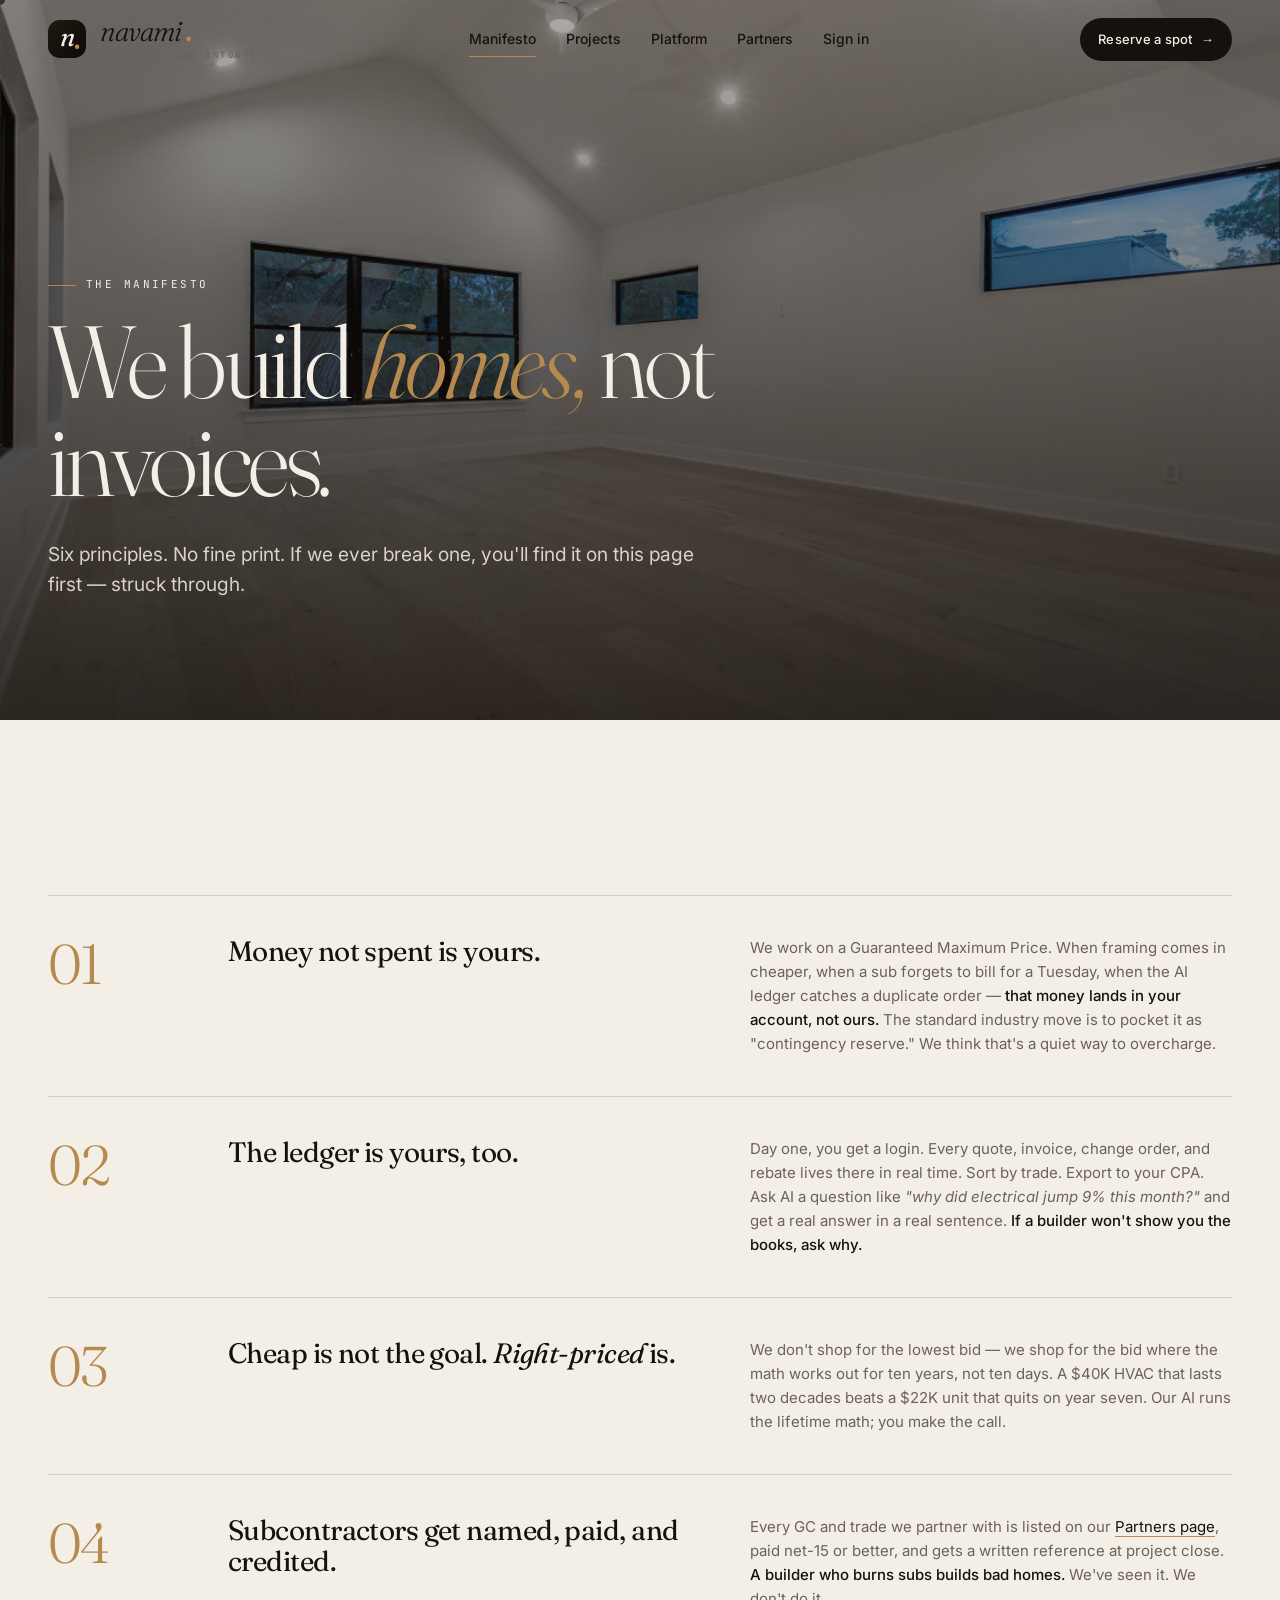
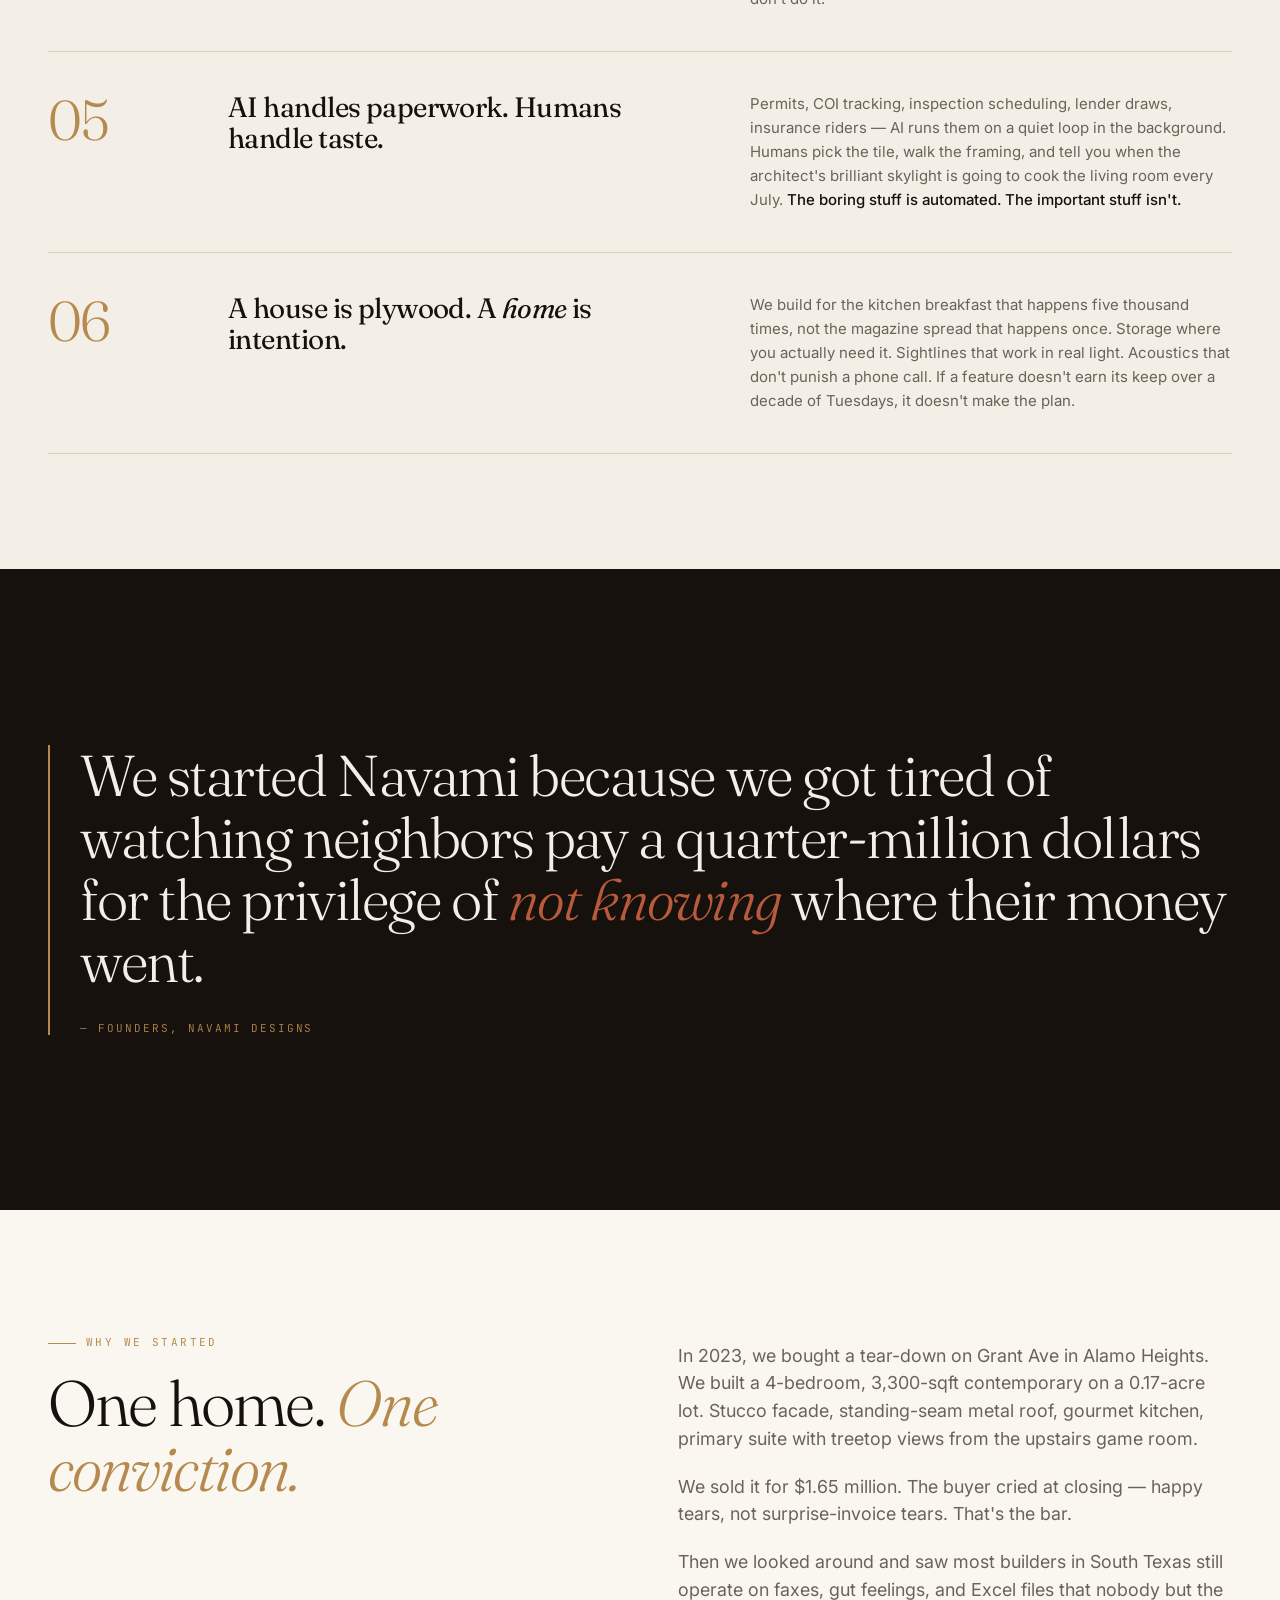
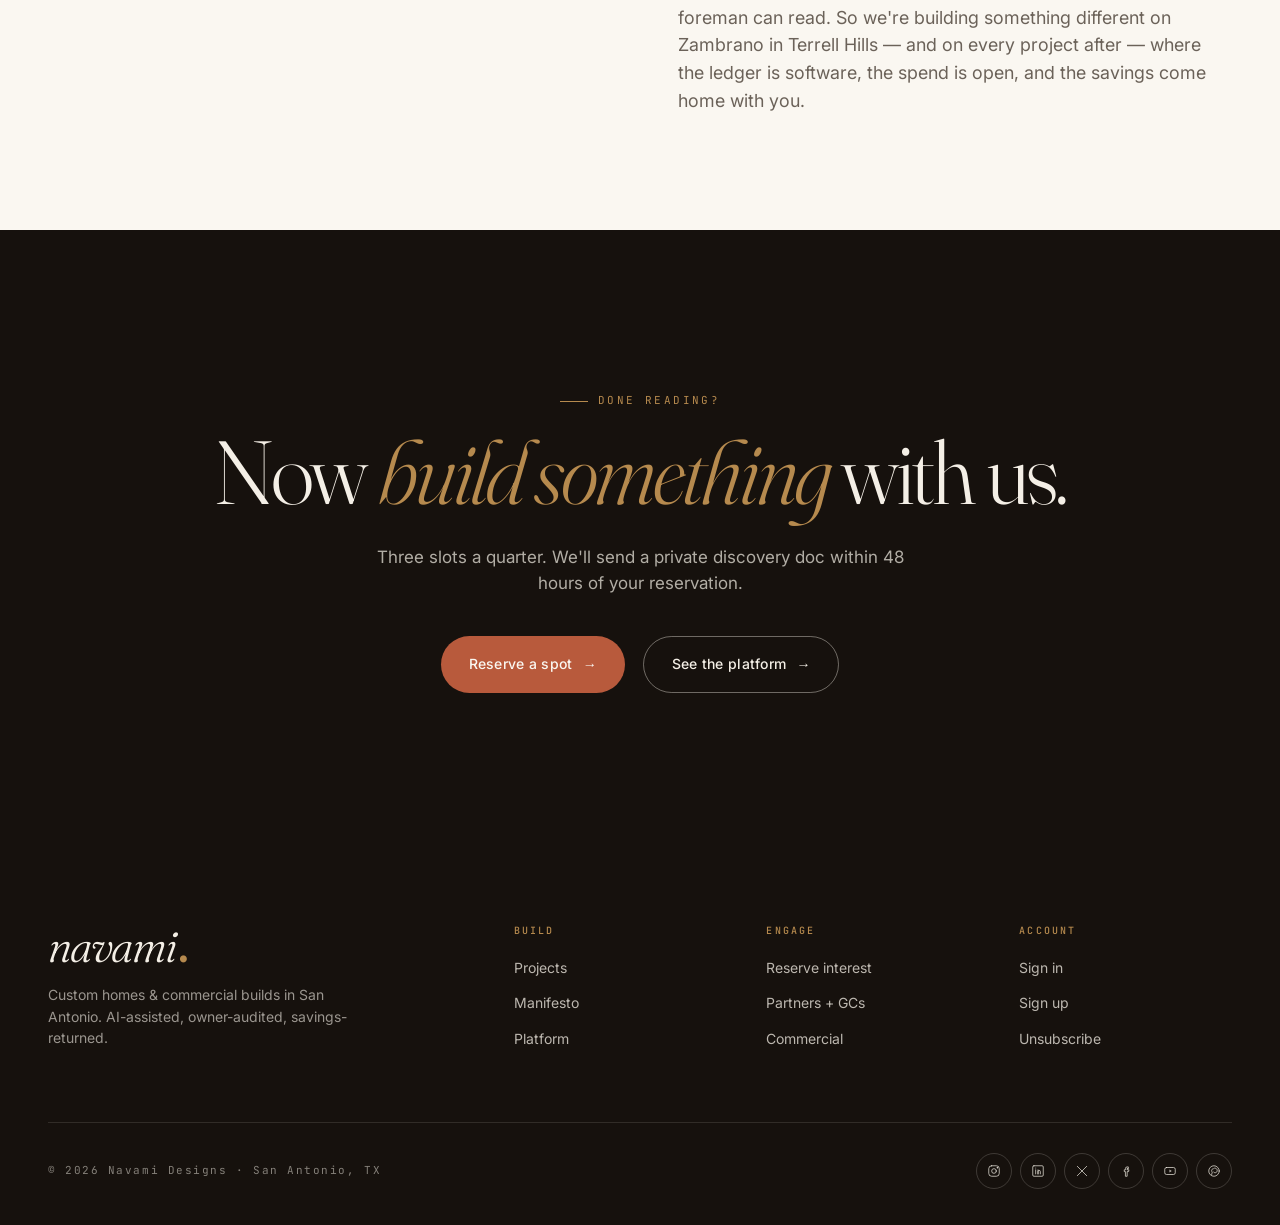
==== commit 92f8677c: "Refresh logo: italic lowercase wordmark + new mark Wordmark: 'navami' set in Fraunces 300 italic wit" ====
--- a/manifesto.html
+++ b/manifesto.html
@@ -10,13 +10,13 @@
   <link rel="preconnect" href="https://fonts.gstatic.com" crossorigin />
   <link rel="stylesheet" href="https://fonts.googleapis.com/css2?family=Fraunces:opsz,wght@9..144,300;9..144,400;9..144,500&family=Inter:wght@400;500;600&family=JetBrains+Mono:wght@400;500&display=swap" />
   <link rel="stylesheet" href="styles.css" />
-  <link rel="icon" type="image/svg+xml" href="data:image/svg+xml,%3Csvg xmlns='http://www.w3.org/2000/svg' viewBox='0 0 32 32'%3E%3Crect width='32' height='32' rx='6' fill='%2316110D'/%3E%3Cpath d='M8 24V10l8 8V10l8 14' stroke='%23B68A4E' stroke-width='1.6' fill='none' stroke-linecap='round' stroke-linejoin='round'/%3E%3C/svg%3E" />
+  <link rel="icon" type="image/svg+xml" href="data:image/svg+xml,%3Csvg xmlns='http://www.w3.org/2000/svg' viewBox='0 0 32 32'%3E%3Crect width='32' height='32' rx='10' fill='%2316110D'/%3E%3Ctext x='50%25' y='68%25' text-anchor='middle' font-family='Georgia,serif' font-style='italic' font-weight='400' font-size='22' fill='%23F4EFE6'%3En%3C/text%3E%3Ccircle cx='24.5' cy='22.5' r='1.9' fill='%23B68A4E'/%3E%3C/svg%3E" />
 </head>
 <body>
 
   <header class="nav">
     <div class="container nav__inner">
-      <a href="/" class="nav__brand"><span class="nav__mark"><svg width="32" height="32" viewBox="0 0 32 32" fill="none"><rect width="32" height="32" rx="6" fill="#16110D"/><path d="M8 24V10l8 8V10l8 14" stroke="#B68A4E" stroke-width="1.6" stroke-linecap="round" stroke-linejoin="round"/></svg></span><span><b>Navami</b> Designs<small>San Antonio · est. 2023</small></span></a>
+      <a href="/" class="nav__brand"><span class="nav__mark"><svg width="32" height="32" viewBox="0 0 32 32" fill="none"><defs><linearGradient id="ng" x1="0" y1="0" x2="32" y2="32" gradientUnits="userSpaceOnUse"><stop offset="0" stop-color="#1F1812"/><stop offset="1" stop-color="#0E0A07"/></linearGradient></defs><rect width="32" height="32" rx="10" fill="url(#ng)"/><text x="50%" y="68%" text-anchor="middle" font-family="Fraunces,Georgia,serif" font-style="italic" font-weight="400" font-size="22" fill="#F4EFE6">n</text><circle cx="24.5" cy="22.5" r="1.9" fill="#B68A4E"/></svg></span><span class="nav__brand-text"><em>navami</em><small>designs · san antonio</small></span></a>
       <nav class="nav__links">
         <a href="/manifesto.html" aria-current="page">Manifesto</a>
         <a href="/projects.html">Projects</a>
@@ -157,7 +157,7 @@
     <div class="container">
       <div class="footer__top">
         <div>
-          <div class="footer__brand">Navami Designs</div>
+          <div class="footer__brand"><em>navami</em></div>
           <p class="footer__tagline">Custom homes &amp; commercial builds in San Antonio. AI-assisted, owner-audited, savings-returned.</p>
         </div>
         <div class="footer__col"><h4>Build</h4><ul><li><a href="/projects.html">Projects</a></li><li><a href="/manifesto.html">Manifesto</a></li><li><a href="/platform.html">Platform</a></li></ul></div>
--- a/styles.css
+++ b/styles.css
@@ -143,29 +143,59 @@
 .nav__brand {
   display: flex;
   align-items: center;
-  gap: 12px;
-  font-family: var(--serif);
-  font-size: 22px;
-  font-weight: 400;
-  letter-spacing: -0.01em;
+  gap: 14px;
+  text-decoration: none;
 }
 .nav__mark {
-  width: 32px;
-  height: 32px;
+  width: 38px;
+  height: 38px;
   display: grid;
   place-items: center;
-  flex: 0 0 32px;
-}
-.nav__brand b { font-weight: 500; }
+  flex: 0 0 38px;
+  transition: transform 380ms var(--ease);
+}
+.nav__brand:hover .nav__mark { transform: rotate(-8deg) scale(1.06); }
+.nav__mark svg { width: 38px; height: 38px; }
+
+.nav__brand-text,
+.nav__brand > span:not(.nav__mark) {
+  display: inline-flex;
+  flex-direction: column;
+  align-items: flex-start;
+  line-height: 1;
+  gap: 7px;
+}
+.nav__brand em {
+  font-family: var(--serif);
+  font-style: italic;
+  font-weight: 300;
+  font-size: 28px;
+  letter-spacing: -0.035em;
+  color: var(--ink);
+  line-height: 0.92;
+  font-feature-settings: "ss01" 1, "calt" 1;
+  position: relative;
+  padding-right: 8px;
+}
+.nav__brand em::after {
+  content: '.';
+  position: absolute;
+  right: -2px;
+  bottom: 0;
+  color: var(--brass);
+  font-style: normal;
+  font-weight: 500;
+  font-size: 1.05em;
+  line-height: 0.92;
+}
 .nav__brand small {
   font-family: var(--mono);
-  font-size: 10px;
-  letter-spacing: 0.18em;
-  text-transform: uppercase;
-  color: var(--brass);
-  display: block;
+  font-size: 9px;
+  letter-spacing: 0.28em;
+  text-transform: uppercase;
+  color: var(--slate);
   line-height: 1;
-  margin-top: 2px;
+  font-weight: 500;
 }
 .nav__links {
   display: flex;
@@ -911,11 +941,23 @@
 }
 .footer__brand {
   font-family: var(--serif);
-  font-size: 32px;
-  line-height: 1;
-  letter-spacing: -0.02em;
-  margin-bottom: 14px;
+  font-size: 44px;
+  line-height: 0.95;
+  letter-spacing: -0.035em;
+  margin-bottom: 16px;
   font-weight: 300;
+  display: inline-block;
+}
+.footer__brand em {
+  font-style: italic;
+  font-weight: 300;
+}
+.footer__brand em::after {
+  content: '.';
+  color: var(--brass);
+  font-style: normal;
+  font-weight: 500;
+  margin-left: 1px;
 }
 .footer__tagline {
   color: rgba(244, 239, 230, 0.6);
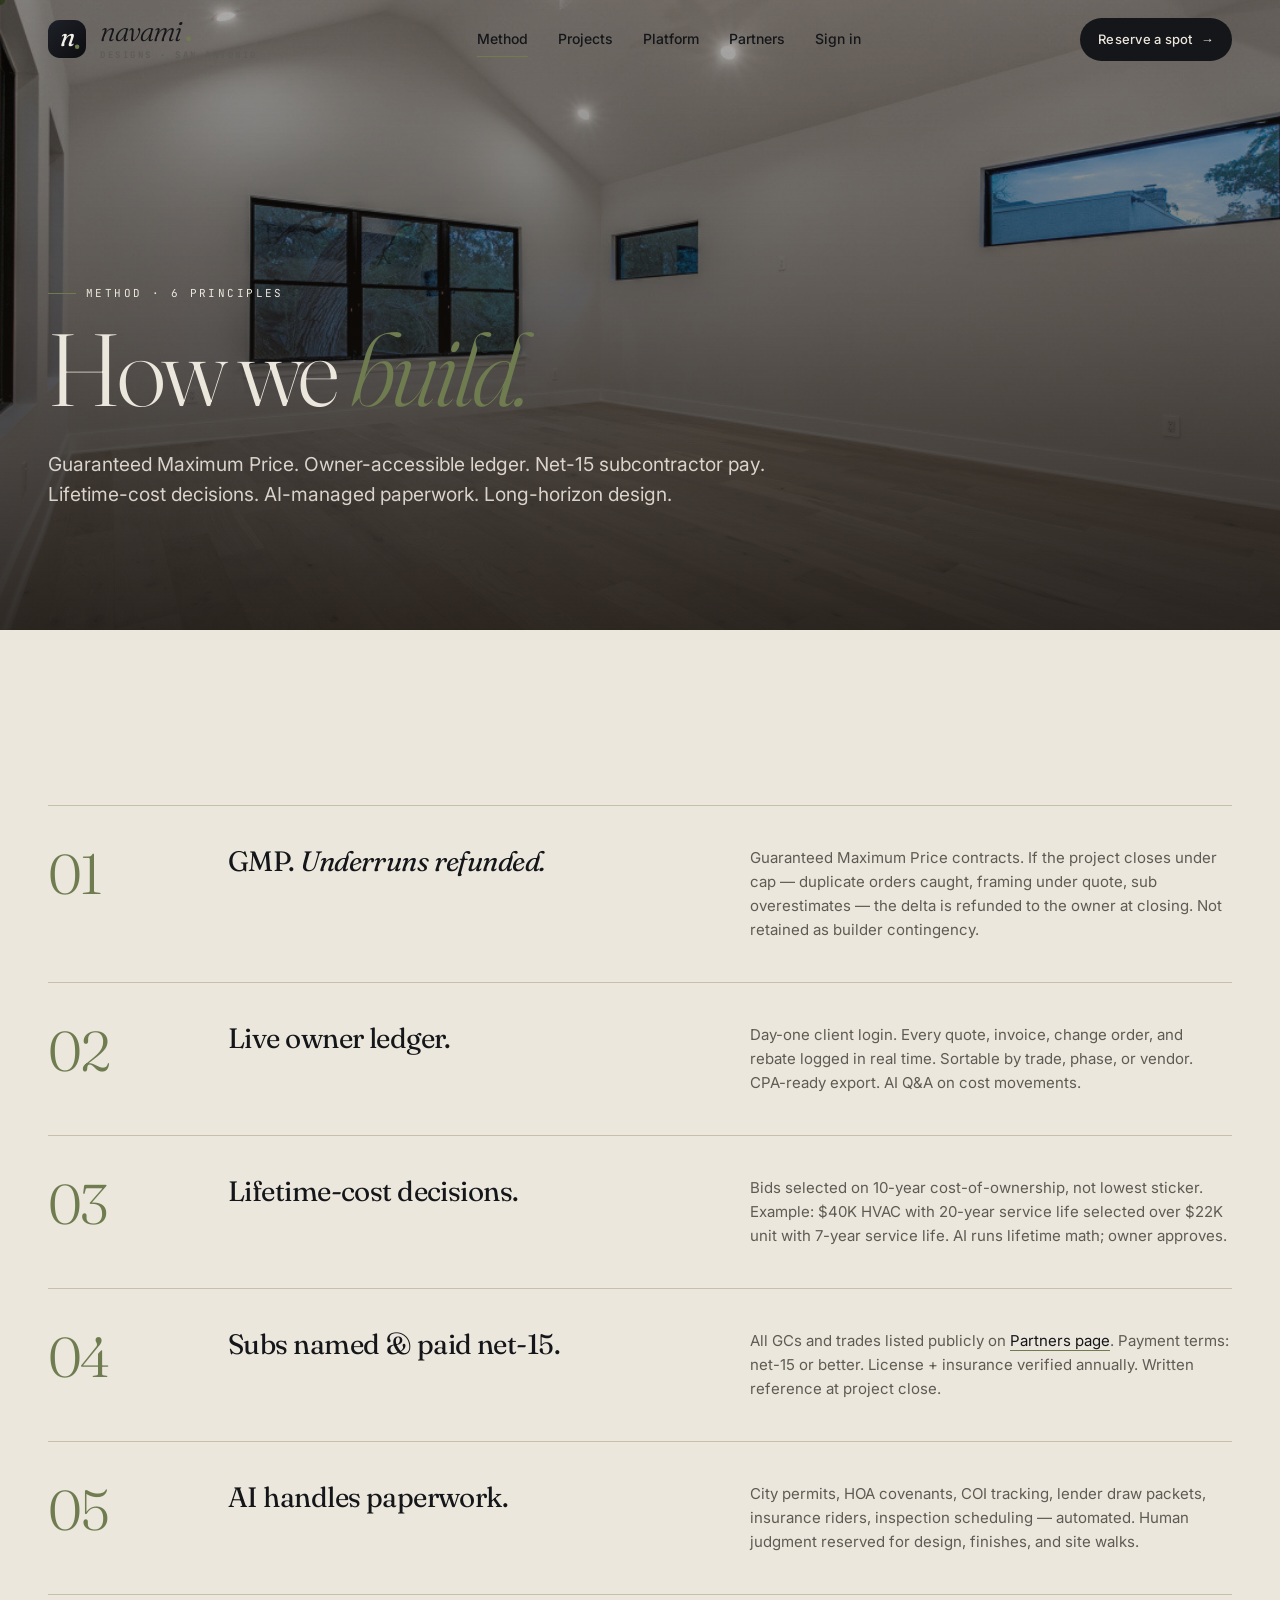
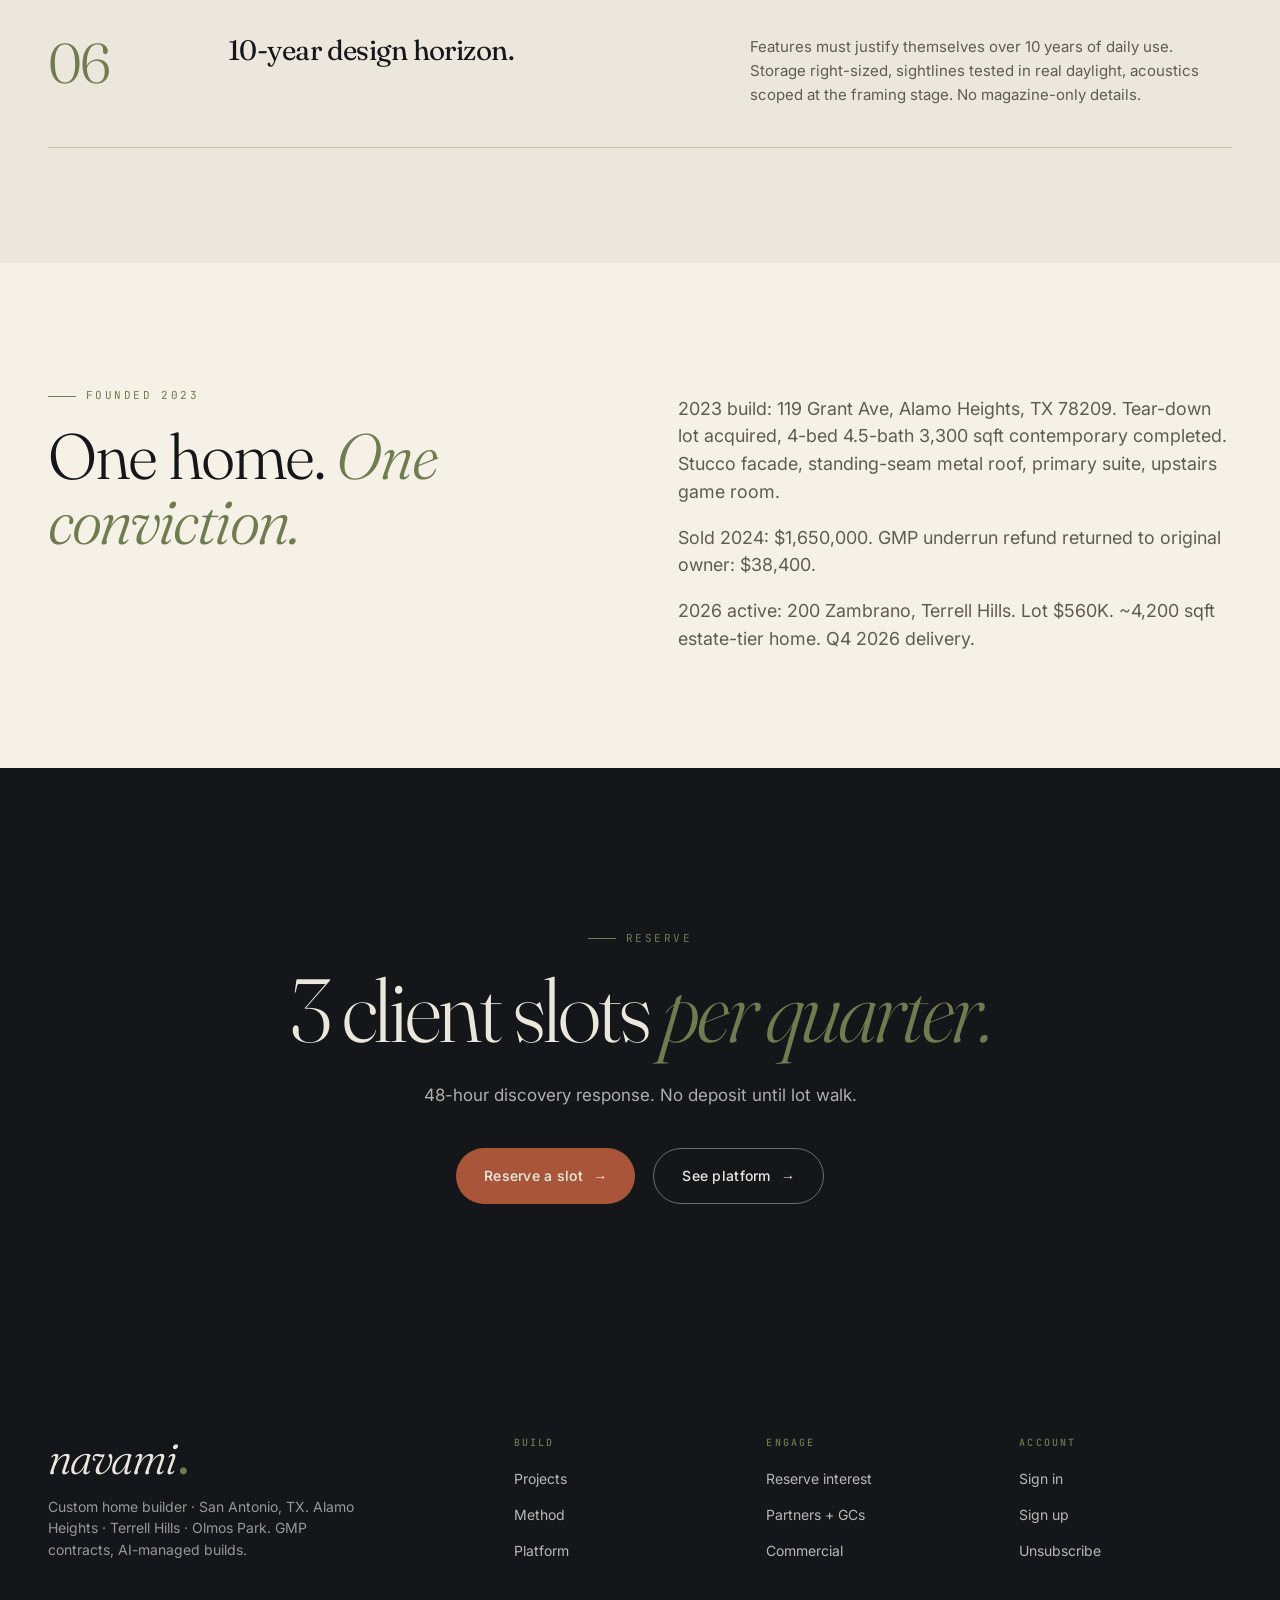
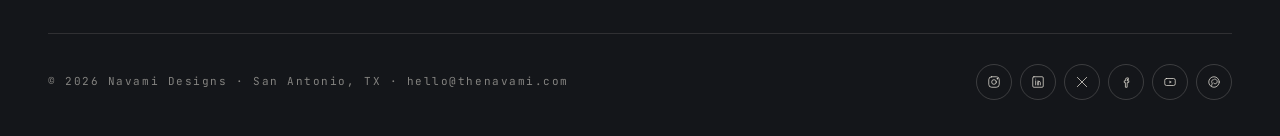
==== commit b8ad7379: "Refresh palette + tighten copy to facts + SEO Palette shifted to Carbon/Limestone/Moss/Terracotta/Sl" ====
--- a/manifesto.html
+++ b/manifesto.html
@@ -3,22 +3,28 @@
 <head>
   <meta charset="UTF-8" />
   <meta name="viewport" content="width=device-width, initial-scale=1.0" />
-  <title>Manifesto — Navami Designs</title>
-  <meta name="description" content="A house is plywood. A home is intention. The Navami Designs manifesto: transparent budgets, AI-audited spend, money not spent is your savings." />
-  <meta name="theme-color" content="#16110D" />
+  <title>Method — GMP Contracts, AI Builds, Owner-Returned Savings | Navami Designs</title>
+  <meta name="description" content="Navami Designs method: Guaranteed Maximum Price contracts, owner-accessible ledger, lifetime-cost decisions, net-15 subcontractor pay, AI-managed paperwork. 6 principles, no fine print." />
+  <meta name="theme-color" content="#14161A" />
+  <meta property="og:title" content="Method — Navami Designs" />
+  <meta property="og:description" content="GMP contracts. Owner-returned underrun savings. AI-managed permits, insurance, mortgage." />
+  <meta property="og:image" content="https://thenavami.com/assets/twilight-detail.jpg" />
+  <meta property="og:url" content="https://thenavami.com/manifesto.html" />
+  <meta name="twitter:card" content="summary_large_image" />
+  <link rel="canonical" href="https://thenavami.com/manifesto.html" />
   <link rel="preconnect" href="https://fonts.googleapis.com" />
   <link rel="preconnect" href="https://fonts.gstatic.com" crossorigin />
   <link rel="stylesheet" href="https://fonts.googleapis.com/css2?family=Fraunces:opsz,wght@9..144,300;9..144,400;9..144,500&family=Inter:wght@400;500;600&family=JetBrains+Mono:wght@400;500&display=swap" />
   <link rel="stylesheet" href="styles.css" />
-  <link rel="icon" type="image/svg+xml" href="data:image/svg+xml,%3Csvg xmlns='http://www.w3.org/2000/svg' viewBox='0 0 32 32'%3E%3Crect width='32' height='32' rx='10' fill='%2316110D'/%3E%3Ctext x='50%25' y='68%25' text-anchor='middle' font-family='Georgia,serif' font-style='italic' font-weight='400' font-size='22' fill='%23F4EFE6'%3En%3C/text%3E%3Ccircle cx='24.5' cy='22.5' r='1.9' fill='%23B68A4E'/%3E%3C/svg%3E" />
+  <link rel="icon" type="image/svg+xml" href="data:image/svg+xml,%3Csvg xmlns='http://www.w3.org/2000/svg' viewBox='0 0 32 32'%3E%3Crect width='32' height='32' rx='10' fill='%2314161A'/%3E%3Ctext x='50%25' y='68%25' text-anchor='middle' font-family='Georgia,serif' font-style='italic' font-weight='400' font-size='22' fill='%23F4EFE6'%3En%3C/text%3E%3Ccircle cx='24.5' cy='22.5' r='1.9' fill='%236E7C50'/%3E%3C/svg%3E" />
 </head>
 <body>
 
   <header class="nav">
     <div class="container nav__inner">
-      <a href="/" class="nav__brand"><span class="nav__mark"><svg width="32" height="32" viewBox="0 0 32 32" fill="none"><defs><linearGradient id="ng" x1="0" y1="0" x2="32" y2="32" gradientUnits="userSpaceOnUse"><stop offset="0" stop-color="#1F1812"/><stop offset="1" stop-color="#0E0A07"/></linearGradient></defs><rect width="32" height="32" rx="10" fill="url(#ng)"/><text x="50%" y="68%" text-anchor="middle" font-family="Fraunces,Georgia,serif" font-style="italic" font-weight="400" font-size="22" fill="#F4EFE6">n</text><circle cx="24.5" cy="22.5" r="1.9" fill="#B68A4E"/></svg></span><span class="nav__brand-text"><em>navami</em><small>designs · san antonio</small></span></a>
+      <a href="/" class="nav__brand"><span class="nav__mark"><svg width="32" height="32" viewBox="0 0 32 32" fill="none"><defs><linearGradient id="ng" x1="0" y1="0" x2="32" y2="32" gradientUnits="userSpaceOnUse"><stop offset="0" stop-color="#1E2128"/><stop offset="1" stop-color="#0C0D10"/></linearGradient></defs><rect width="32" height="32" rx="10" fill="url(#ng)"/><text x="50%" y="68%" text-anchor="middle" font-family="Fraunces,Georgia,serif" font-style="italic" font-weight="400" font-size="22" fill="#F4EFE6">n</text><circle cx="24.5" cy="22.5" r="1.9" fill="#6E7C50"/></svg></span><span class="nav__brand-text"><em>navami</em><small>designs · san antonio</small></span></a>
       <nav class="nav__links">
-        <a href="/manifesto.html" aria-current="page">Manifesto</a>
+        <a href="/manifesto.html" aria-current="page">Method</a>
         <a href="/projects.html">Projects</a>
         <a href="/platform.html">Platform</a>
         <a href="/partners.html">Partners</a>
@@ -29,143 +35,94 @@
     </div>
   </header>
 
-  <!-- HERO -->
-  <section class="hero" style="min-height:80vh">
+  <section class="hero" style="min-height:70vh">
     <div class="hero__bg" style="background-image:url('assets/twilight-detail.jpg')"></div>
     <div class="container hero__inner">
-      <div class="eyebrow hero__eyebrow" data-reveal>The manifesto</div>
-      <h1 class="display hero__display" data-reveal data-reveal-delay="1" style="max-width:14ch">
-        We build <em>homes,</em> not invoices.
+      <div class="eyebrow hero__eyebrow" data-reveal>Method · 6 principles</div>
+      <h1 class="display hero__display" data-reveal data-reveal-delay="1" style="max-width:18ch">
+        How we <em>build.</em>
       </h1>
-      <p class="hero__lede" data-reveal data-reveal-delay="2" style="max-width:54ch">
-        Six principles. No fine print. If we ever break one, you'll find it on this page first — struck through.
+      <p class="hero__lede" data-reveal data-reveal-delay="2" style="max-width:60ch">
+        Guaranteed Maximum Price. Owner-accessible ledger. Net-15 subcontractor pay. Lifetime-cost decisions. AI-managed paperwork. Long-horizon design.
       </p>
     </div>
   </section>
 
-  <!-- PRINCIPLES -->
   <section class="section section--bone">
     <div class="container">
       <div class="process">
-
         <div class="process__row" data-reveal>
           <div class="process__num">01</div>
-          <div>
-            <h3 class="process__title">Money not spent is yours.</h3>
-          </div>
-          <div class="process__body">
-            We work on a Guaranteed Maximum Price. When framing comes in cheaper, when a sub forgets to bill for a Tuesday, when the AI ledger catches a duplicate order — <strong>that money lands in your account, not ours.</strong> The standard industry move is to pocket it as "contingency reserve." We think that's a quiet way to overcharge.
-          </div>
+          <div><h3 class="process__title">GMP. <em>Underruns refunded.</em></h3></div>
+          <div class="process__body">Guaranteed Maximum Price contracts. If the project closes under cap — duplicate orders caught, framing under quote, sub overestimates — the delta is refunded to the owner at closing. Not retained as builder contingency.</div>
         </div>
-
         <div class="process__row" data-reveal>
           <div class="process__num">02</div>
-          <div>
-            <h3 class="process__title">The ledger is yours, too.</h3>
-          </div>
-          <div class="process__body">
-            Day one, you get a login. Every quote, invoice, change order, and rebate lives there in real time. Sort by trade. Export to your CPA. Ask AI a question like <em>"why did electrical jump 9% this month?"</em> and get a real answer in a real sentence. <strong>If a builder won't show you the books, ask why.</strong>
-          </div>
+          <div><h3 class="process__title">Live owner ledger.</h3></div>
+          <div class="process__body">Day-one client login. Every quote, invoice, change order, and rebate logged in real time. Sortable by trade, phase, or vendor. CPA-ready export. AI Q&amp;A on cost movements.</div>
         </div>
-
         <div class="process__row" data-reveal>
           <div class="process__num">03</div>
-          <div>
-            <h3 class="process__title">Cheap is not the goal. <em>Right-priced</em> is.</h3>
-          </div>
-          <div class="process__body">
-            We don't shop for the lowest bid — we shop for the bid where the math works out for ten years, not ten days. A $40K HVAC that lasts two decades beats a $22K unit that quits on year seven. Our AI runs the lifetime math; you make the call.
-          </div>
+          <div><h3 class="process__title">Lifetime-cost decisions.</h3></div>
+          <div class="process__body">Bids selected on 10-year cost-of-ownership, not lowest sticker. Example: $40K HVAC with 20-year service life selected over $22K unit with 7-year service life. AI runs lifetime math; owner approves.</div>
         </div>
-
         <div class="process__row" data-reveal>
           <div class="process__num">04</div>
-          <div>
-            <h3 class="process__title">Subcontractors get named, paid, and credited.</h3>
-          </div>
-          <div class="process__body">
-            Every GC and trade we partner with is listed on our <a href="/partners.html" style="color:var(--ink);border-bottom:1px solid var(--brass)">Partners page</a>, paid net-15 or better, and gets a written reference at project close. <strong>A builder who burns subs builds bad homes.</strong> We've seen it. We don't do it.
-          </div>
+          <div><h3 class="process__title">Subs named &amp; paid net-15.</h3></div>
+          <div class="process__body">All GCs and trades listed publicly on <a href="/partners.html" style="color:var(--ink);border-bottom:1px solid var(--brass)">Partners page</a>. Payment terms: net-15 or better. License + insurance verified annually. Written reference at project close.</div>
         </div>
-
         <div class="process__row" data-reveal>
           <div class="process__num">05</div>
-          <div>
-            <h3 class="process__title">AI handles paperwork. Humans handle taste.</h3>
-          </div>
-          <div class="process__body">
-            Permits, COI tracking, inspection scheduling, lender draws, insurance riders — AI runs them on a quiet loop in the background. Humans pick the tile, walk the framing, and tell you when the architect's brilliant skylight is going to cook the living room every July. <strong>The boring stuff is automated. The important stuff isn't.</strong>
-          </div>
+          <div><h3 class="process__title">AI handles paperwork.</h3></div>
+          <div class="process__body">City permits, HOA covenants, COI tracking, lender draw packets, insurance riders, inspection scheduling — automated. Human judgment reserved for design, finishes, and site walks.</div>
         </div>
-
         <div class="process__row" data-reveal>
           <div class="process__num">06</div>
-          <div>
-            <h3 class="process__title">A house is plywood. A <em>home</em> is intention.</h3>
-          </div>
-          <div class="process__body">
-            We build for the kitchen breakfast that happens five thousand times, not the magazine spread that happens once. Storage where you actually need it. Sightlines that work in real light. Acoustics that don't punish a phone call. If a feature doesn't earn its keep over a decade of Tuesdays, it doesn't make the plan.
-          </div>
-        </div>
-
-      </div>
-    </div>
-  </section>
-
-  <!-- PULL QUOTE -->
-  <section class="section section--dark">
-    <div class="container" style="display:grid;place-items:center">
-      <blockquote class="pull-quote" data-reveal style="color:var(--bone);max-width:38ch;text-align:left;font-size:clamp(32px,4.5vw,60px);font-weight:300">
-        We started Navami because we got tired of watching neighbors pay a quarter-million dollars for the privilege of <em>not knowing</em> where their money went.
-        <span style="display:block;margin-top:30px;font-family:var(--mono);font-size:11px;letter-spacing:0.18em;color:var(--brass);font-style:normal;text-transform:uppercase">— Founders, Navami Designs</span>
-      </blockquote>
-    </div>
-  </section>
-
-  <!-- FOUNDER STORY -->
-  <section class="section section--paper">
-    <div class="container">
-      <div class="two-col">
-        <div data-reveal>
-          <div class="eyebrow">Why we started</div>
-          <h2 class="headline">One home. <em class="serif-em">One conviction.</em></h2>
-        </div>
-        <div class="two-col__right" data-reveal data-reveal-delay="1">
-          <p class="lede" style="margin-bottom:20px">In 2023, we bought a tear-down on Grant Ave in Alamo Heights. We built a 4-bedroom, 3,300-sqft contemporary on a 0.17-acre lot. Stucco facade, standing-seam metal roof, gourmet kitchen, primary suite with treetop views from the upstairs game room.</p>
-          <p class="lede" style="margin-bottom:20px">We sold it for $1.65 million. The buyer cried at closing — happy tears, not surprise-invoice tears. That's the bar.</p>
-          <p class="lede">Then we looked around and saw most builders in South Texas still operate on faxes, gut feelings, and Excel files that nobody but the foreman can read. So we're building something different on Zambrano in Terrell Hills — and on every project after — where the ledger is software, the spend is open, and the savings come home with you.</p>
+          <div><h3 class="process__title">10-year design horizon.</h3></div>
+          <div class="process__body">Features must justify themselves over 10 years of daily use. Storage right-sized, sightlines tested in real daylight, acoustics scoped at the framing stage. No magazine-only details.</div>
         </div>
       </div>
     </div>
   </section>
 
-  <!-- FINAL CTA -->
-  <section class="final-cta">
-    <div data-reveal>
-      <div class="eyebrow" style="color:var(--brass);justify-content:center;display:inline-flex">Done reading?</div>
-      <h2>Now <em>build something</em> with us.</h2>
-      <p>Three slots a quarter. We'll send a private discovery doc within 48 hours of your reservation.</p>
-      <div class="flex gap-md" style="justify-content:center;flex-wrap:wrap">
-        <a href="/signup.html" class="btn btn--clay">Reserve a spot</a>
-        <a href="/platform.html" class="btn btn--bone-ghost">See the platform</a>
+  <section class="section section--paper">
+    <div class="container">
+      <div class="two-col">
+        <div data-reveal>
+          <div class="eyebrow">Founded 2023</div>
+          <h2 class="headline">One home. <em class="serif-em">One conviction.</em></h2>
+        </div>
+        <div class="two-col__right" data-reveal data-reveal-delay="1">
+          <p class="lede" style="margin-bottom:18px">2023 build: 119 Grant Ave, Alamo Heights, TX 78209. Tear-down lot acquired, 4-bed 4.5-bath 3,300 sqft contemporary completed. Stucco facade, standing-seam metal roof, primary suite, upstairs game room.</p>
+          <p class="lede" style="margin-bottom:18px">Sold 2024: $1,650,000. GMP underrun refund returned to original owner: $38,400.</p>
+          <p class="lede">2026 active: 200 Zambrano, Terrell Hills. Lot $560K. ~4,200 sqft estate-tier home. Q4 2026 delivery.</p>
+        </div>
       </div>
     </div>
   </section>
 
-  <!-- FOOTER -->
+  <section class="final-cta">
+    <div data-reveal>
+      <div class="eyebrow" style="color:var(--brass);justify-content:center;display:inline-flex">Reserve</div>
+      <h2>3 client slots <em>per quarter.</em></h2>
+      <p>48-hour discovery response. No deposit until lot walk.</p>
+      <div class="flex gap-md" style="justify-content:center;flex-wrap:wrap">
+        <a href="/signup.html" class="btn btn--clay">Reserve a slot</a>
+        <a href="/platform.html" class="btn btn--bone-ghost">See platform</a>
+      </div>
+    </div>
+  </section>
+
   <footer class="footer">
     <div class="container">
       <div class="footer__top">
-        <div>
-          <div class="footer__brand"><em>navami</em></div>
-          <p class="footer__tagline">Custom homes &amp; commercial builds in San Antonio. AI-assisted, owner-audited, savings-returned.</p>
-        </div>
-        <div class="footer__col"><h4>Build</h4><ul><li><a href="/projects.html">Projects</a></li><li><a href="/manifesto.html">Manifesto</a></li><li><a href="/platform.html">Platform</a></li></ul></div>
+        <div><div class="footer__brand"><em>navami</em></div><p class="footer__tagline">Custom home builder · San Antonio, TX. Alamo Heights · Terrell Hills · Olmos Park. GMP contracts, AI-managed builds.</p></div>
+        <div class="footer__col"><h4>Build</h4><ul><li><a href="/projects.html">Projects</a></li><li><a href="/manifesto.html">Method</a></li><li><a href="/platform.html">Platform</a></li></ul></div>
         <div class="footer__col"><h4>Engage</h4><ul><li><a href="/signup.html">Reserve interest</a></li><li><a href="/partners.html">Partners + GCs</a></li><li><a href="/partners.html#commercial">Commercial</a></li></ul></div>
         <div class="footer__col"><h4>Account</h4><ul><li><a href="/signin.html">Sign in</a></li><li><a href="/signup.html">Sign up</a></li><li><a href="/unsubscribe.html">Unsubscribe</a></li></ul></div>
       </div>
       <div class="footer__bottom">
-        <span>© <span data-year>2026</span> Navami Designs · San Antonio, TX</span>
+        <span>© <span data-year>2026</span> Navami Designs · San Antonio, TX · <a href="mailto:hello@thenavami.com" style="color:inherit">hello@thenavami.com</a></span>
         <div class="footer__social">
           <a href="https://instagram.com/thenavami" target="_blank" rel="noopener" aria-label="Instagram"><svg class="icon icon--sm" viewBox="0 0 24 24"><rect x="3" y="3" width="18" height="18" rx="5"/><circle cx="12" cy="12" r="4"/><circle cx="17.5" cy="6.5" r="0.6" fill="currentColor"/></svg></a>
           <a href="https://linkedin.com/company/thenavami" target="_blank" rel="noopener" aria-label="LinkedIn"><svg class="icon icon--sm" viewBox="0 0 24 24"><rect x="3" y="3" width="18" height="18" rx="2"/><path d="M8 10v7M8 7v.01M12 17v-4a2 2 0 014 0v4M12 17v-7"/></svg></a>
--- a/styles.css
+++ b/styles.css
@@ -4,19 +4,19 @@
    ========================================================= */
 
 :root {
-  /* color */
-  --ink: #16110D;
-  --ink-soft: #2A211B;
-  --bone: #F4EFE6;
-  --paper: #FAF7F1;
-  --smoke: #E8E0D2;
-  --line: #D9CFBC;
-  --brass: #B68A4E;
-  --brass-dark: #8E6A35;
-  --clay: #B85A3C;
-  --clay-dark: #8E4128;
+  /* color — Carbon · Limestone · Moss · Terracotta · Slate */
+  --ink: #14161A;
+  --ink-soft: #22252B;
+  --bone: #ECE7DC;
+  --paper: #F5F1E6;
+  --smoke: #D8D1BD;
+  --line: #C7BFAA;
+  --brass: #6E7C50;
+  --brass-dark: #4F5C37;
+  --clay: #A8553A;
+  --clay-dark: #7E3D29;
   --sage: #5F7561;
-  --slate: #6B6259;
+  --slate: #5E5B55;
   --white: #FFFFFF;
 
   /* type */
